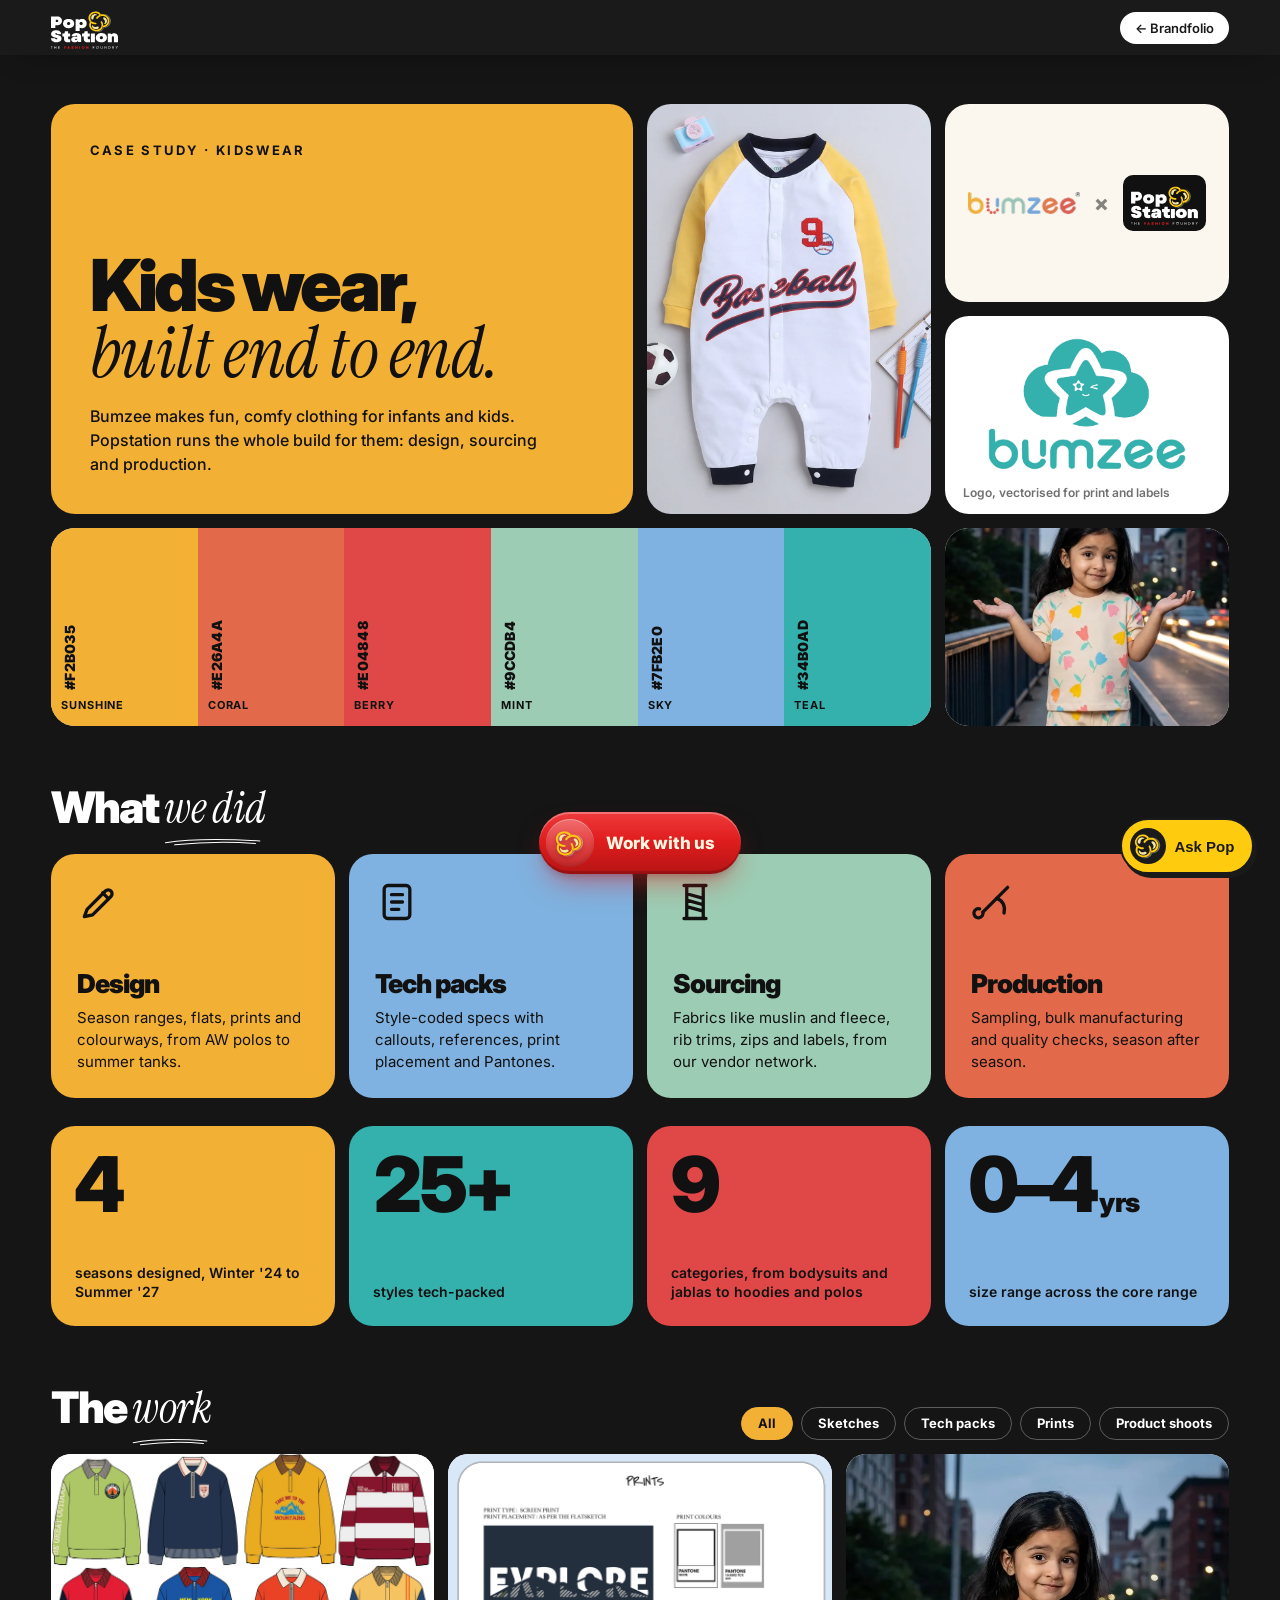
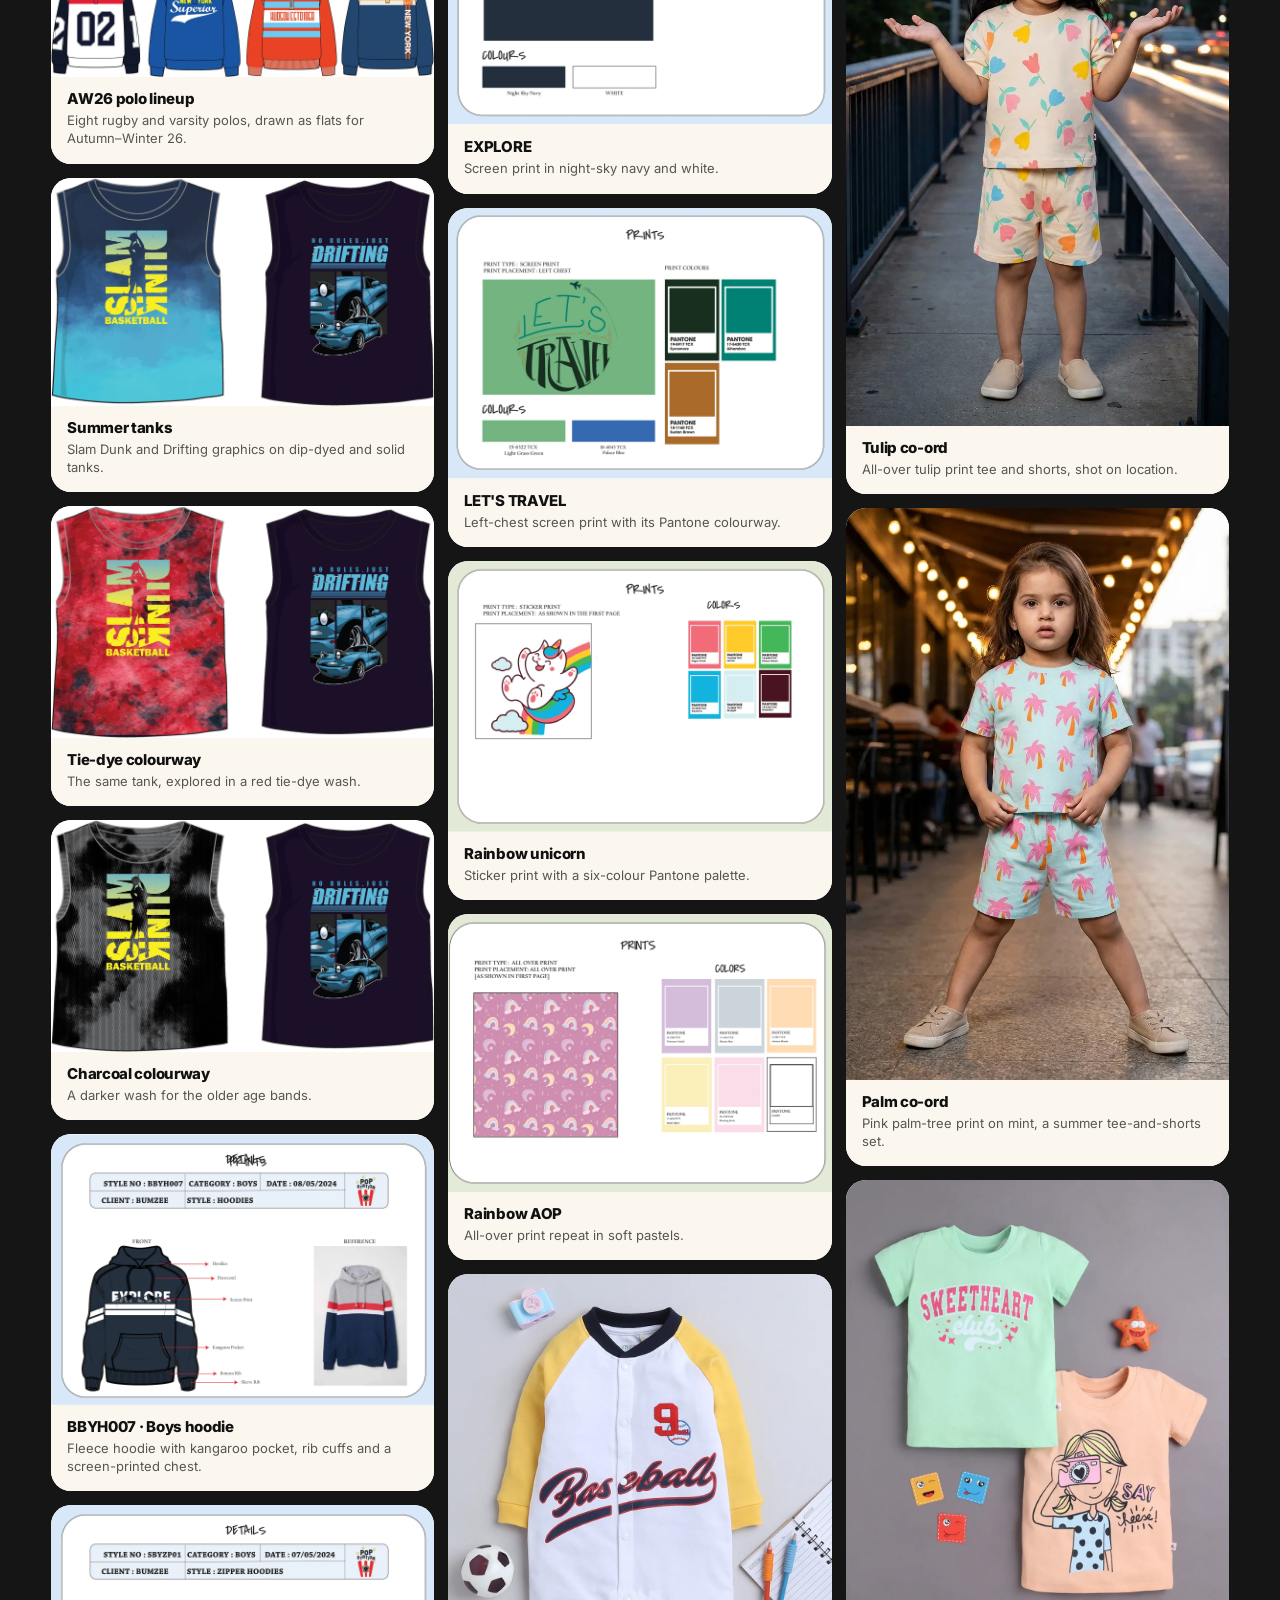
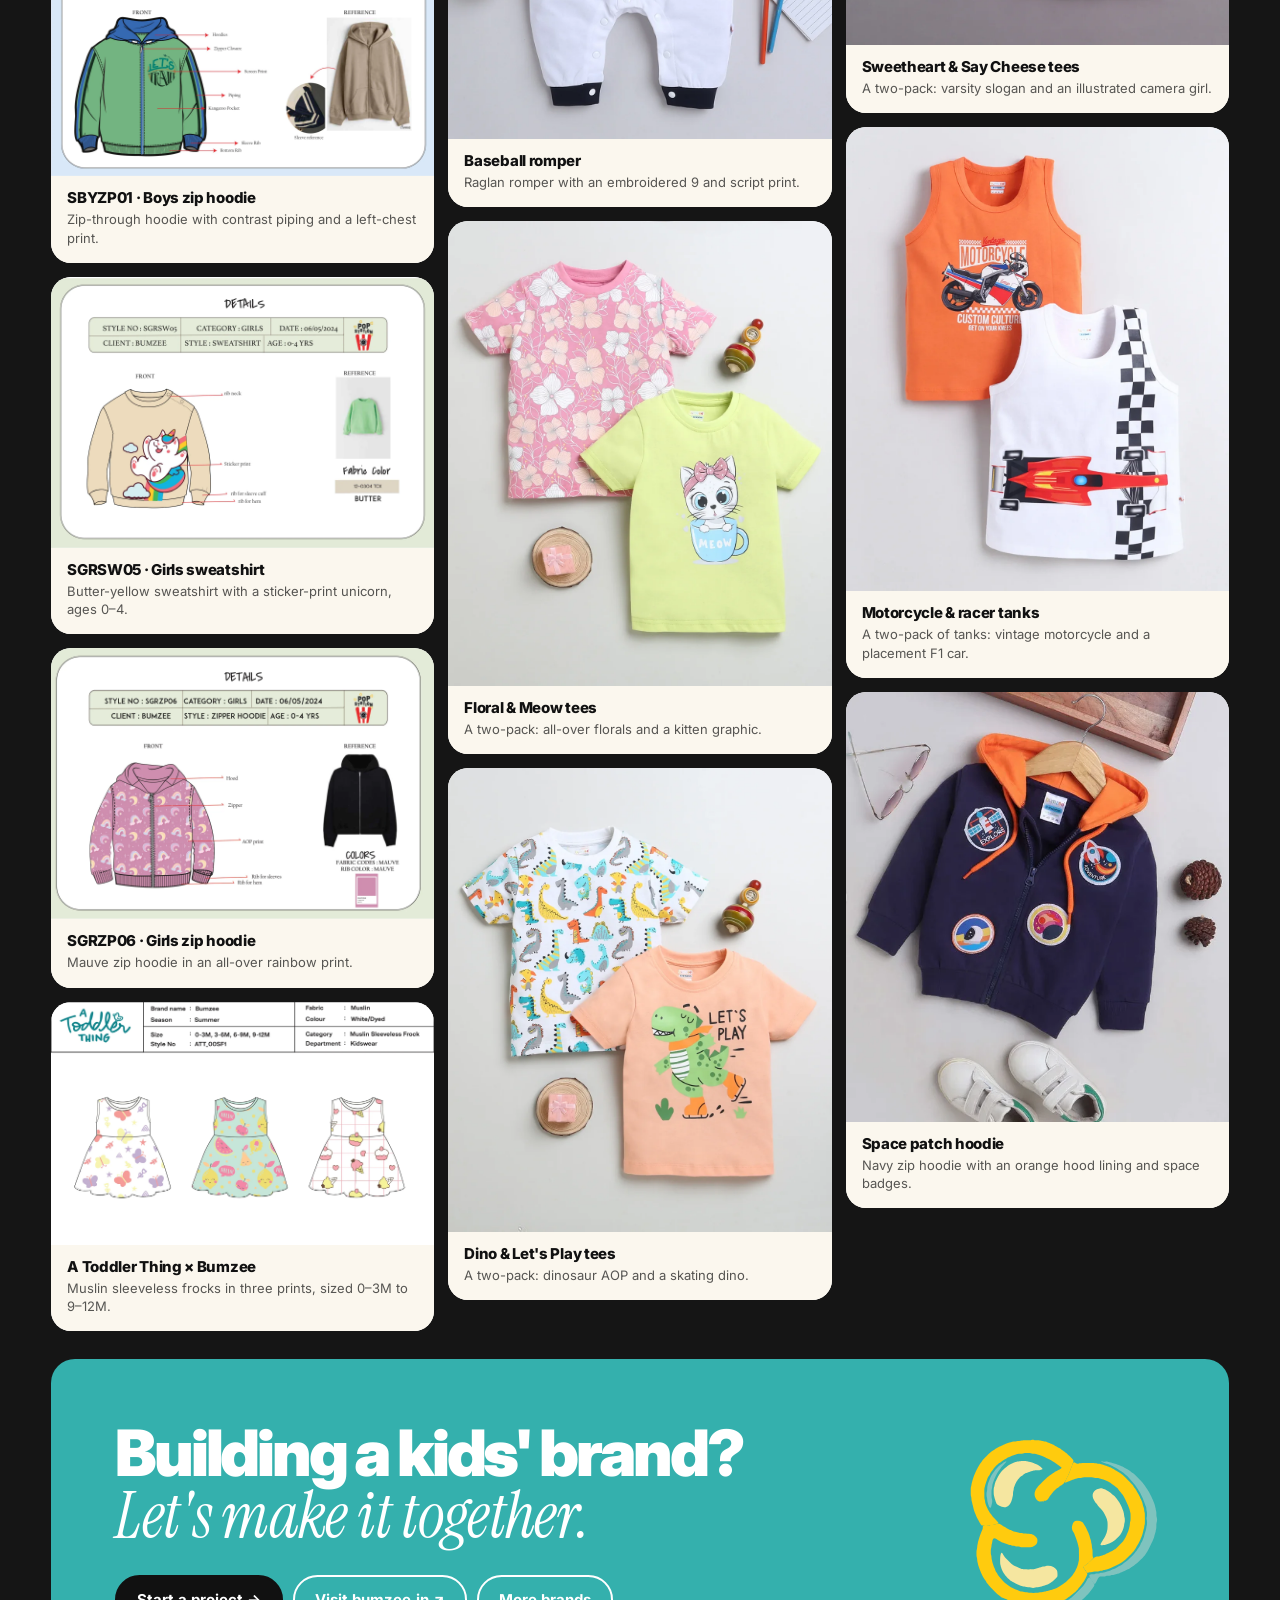
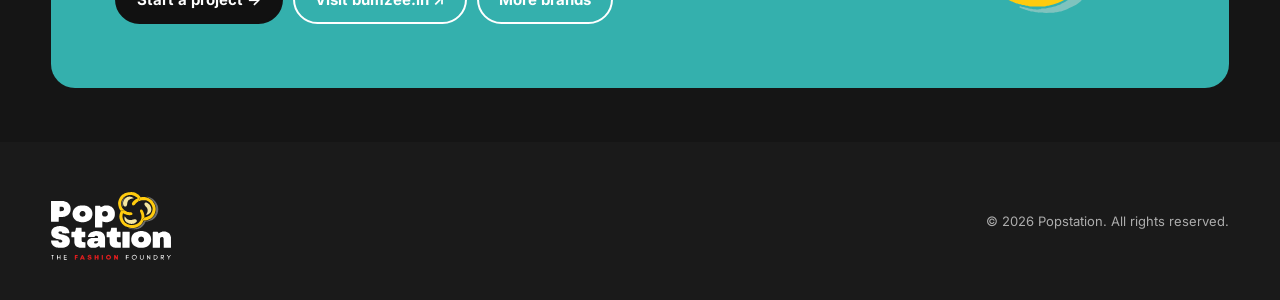
==== brands/bumzee.html @ 34032b04 "Header slides in after a quarter of the first screen Co-Authored-By: Claude Opus 5.5 <noreply@anthro" ====
<!doctype html>
<html lang="en">
<head>
  <meta charset="utf-8">
  <meta name="viewport" content="width=device-width, initial-scale=1">
  <title>Bumzee × Popstation — Kidswear, built end to end</title>
  <meta name="description" content="How Popstation designs, sources and produces Bumzee's infant and kidswear: sketches, tech packs, prints and shoots.">
  <link rel="icon" href="../assets/popstation-logo.svg" type="image/svg+xml">
  <link rel="preconnect" href="https://fonts.googleapis.com">
  <link rel="preconnect" href="https://fonts.gstatic.com" crossorigin>
  <link href="https://fonts.googleapis.com/css2?family=Instrument+Serif:ital@1&family=Inter:wght@400;500;600;700;800;900&display=swap" rel="stylesheet">
  <link rel="stylesheet" href="../css/style.css?v=202610061135">
  <link rel="stylesheet" href="../css/chat.css?v=202610061135">
  <link rel="stylesheet" href="../css/cta.css?v=202610061135">
  <link rel="stylesheet" href="../css/case.css?v=202610061135">
</head>
<body class="case">
  <header class="nav">
    <a class="nav__logo" href="../index.html" aria-label="Popstation home">
      <img src="../assets/popstation-logo.svg" alt="Popstation — The Fashion Foundry" width="776" height="507">
    </a>
    <nav class="nav__links" aria-label="Back">
      <a href="../index.html#brandfolio">← Brandfolio</a>
    </nav>
  </header>

  <main>
    <!-- ============ HERO BOARD ============ -->
    <section class="board board--hero" aria-label="Bumzee at a glance">
      <article class="ctile t-title reveal">
        <p class="t-kicker">Case study · Kidswear</p>
        <h1>Kids wear,<br><em>built end&nbsp;to&nbsp;end.</em></h1>
        <p class="t-lede">Bumzee makes fun, comfy clothing for infants and kids. Popstation runs the whole build for them: design, sourcing and production.</p>
      </article>
      <article class="ctile t-photo reveal" style="--d:1">
        <img src="../assets/img/bumzee/model-baseball-romper.webp" alt="Bumzee baseball romper" >
      </article>
      <article class="ctile t-logo reveal" style="--d:2">
        <img class="t-logo__word" src="../assets/img/brands/bumzee-logo.webp" alt="Bumzee" width="308" height="60">
        <span class="t-logo__x">×</span>
        <img class="t-logo__pop" src="../assets/popstation-logo.svg" alt="Popstation" width="776" height="507">
      </article>
      <article class="ctile t-palette reveal" style="--d:3" aria-label="Bumzee colour palette">
        <div class="swatch" style="--s:#F2B035"><b>#F2B035</b><span>Sunshine</span></div>
        <div class="swatch" style="--s:#E26A4A"><b>#E26A4A</b><span>Coral</span></div>
        <div class="swatch" style="--s:#E04848"><b>#E04848</b><span>Berry</span></div>
        <div class="swatch" style="--s:#9CCDB4"><b>#9CCDB4</b><span>Mint</span></div>
        <div class="swatch" style="--s:#7FB2E0"><b>#7FB2E0</b><span>Sky</span></div>
        <div class="swatch" style="--s:#34B0AD"><b>#34B0AD</b><span>Teal</span></div>
      </article>
      <article class="ctile t-star reveal" style="--d:4">
        <img src="../assets/img/bumzee/logo-star.webp" alt="Bumzee star logo, vectorised">
        <span class="t-cap">Logo, vectorised for print and labels</span>
      </article>
      <article class="ctile t-photo2 reveal" style="--d:5">
        <img src="../assets/img/bumzee/model-tulip-coord.webp" alt="Bumzee tulip co-ord, shot on location">
      </article>
    </section>

    <!-- ============ WHAT WE DID ============ -->
    <section class="board" aria-labelledby="did">
      <h2 class="board__title" id="did">What <em>we did<svg class="swoosh" viewBox="0 0 200 20" preserveAspectRatio="none" aria-hidden="true"><path d="M3 13 C55 4 125 4 197 9" pathLength="1"/><path d="M22 18 C82 11 142 11 188 15" pathLength="1"/></svg></em></h2>
      <article class="ctile svc reveal" style="--c:#F2B035">
        <svg viewBox="0 0 24 24" aria-hidden="true"><path d="M4 20l4.5-1 10-10a2.1 2.1 0 0 0-3-3l-10 10L4 20z"/><path d="M14 7l3 3"/></svg>
        <h3>Design</h3><p>Season ranges, flats, prints and colourways, from AW polos to summer tanks.</p>
      </article>
      <article class="ctile svc reveal" style="--c:#7FB2E0;--d:1">
        <svg viewBox="0 0 24 24" aria-hidden="true"><rect x="5" y="3" width="14" height="18" rx="2"/><path d="M9 8h6M9 12h6M9 16h4"/></svg>
        <h3>Tech packs</h3><p>Style-coded specs with callouts, references, print placement and Pantones.</p>
      </article>
      <article class="ctile svc reveal" style="--c:#9CCDB4;--d:2">
        <svg viewBox="0 0 24 24" aria-hidden="true"><path d="M6 3h12M6 21h12M7.5 3v18M16.5 3v18M7.5 7.5l9 2.5M7.5 11l9 2.5M7.5 14.5l9 2.5"/></svg>
        <h3>Sourcing</h3><p>Fabrics like muslin and fleece, rib trims, zips and labels, from our vendor network.</p>
      </article>
      <article class="ctile svc reveal" style="--c:#E26A4A;--d:3">
        <svg viewBox="0 0 24 24" aria-hidden="true"><path d="M20 4L6.5 17.5"/><path d="M6.5 17.5a2.5 2.5 0 1 1-1.8-1.8"/><path d="M14 10c3 1 5 4 4 8"/></svg>
        <h3>Production</h3><p>Sampling, bulk manufacturing and quality checks, season after season.</p>
      </article>
    </section>

    <!-- ============ NUMBERS ============
         Counted from the Bumzee project folder; edit if the figures change. -->
    <section class="board board--nums" aria-label="Bumzee in numbers">
      <article class="ctile num reveal" style="--c:#F2B035"><b><span data-count="4">0</span></b><span>seasons designed, Winter '24 to Summer '27</span></article>
      <article class="ctile num reveal" style="--c:#34B0AD;--d:1"><b><span data-count="25">0</span>+</b><span>styles tech-packed</span></article>
      <article class="ctile num reveal" style="--c:#E04848;--d:2"><b><span data-count="9">0</span></b><span>categories, from bodysuits and jablas to hoodies and polos</span></article>
      <article class="ctile num reveal" style="--c:#7FB2E0;--d:3"><b>0–4<small>yrs</small></b><span>size range across the core range</span></article>
    </section>

    <!-- ============ THE WORK ============ -->
    <section class="board board--work" aria-labelledby="work">
      <div class="work__head">
        <h2 class="board__title" id="work">The <em>work<svg class="swoosh" viewBox="0 0 200 20" preserveAspectRatio="none" aria-hidden="true"><path d="M3 13 C55 4 125 4 197 9" pathLength="1"/><path d="M22 18 C82 11 142 11 188 15" pathLength="1"/></svg></em></h2>
        <div class="filters" role="tablist" aria-label="Filter the work">
          <button role="tab" aria-selected="true" data-f="all">All</button>
          <button role="tab" aria-selected="false" data-f="sketch">Sketches</button>
          <button role="tab" aria-selected="false" data-f="techpack">Tech packs</button>
          <button role="tab" aria-selected="false" data-f="print">Prints</button>
          <button role="tab" aria-selected="false" data-f="shoot">Product shoots</button>
        </div>
      </div>
      <div class="gallery">
        <figure class="g-item" data-cat="sketch" tabindex="0" role="button" aria-label="Open AW26 polo lineup">
          <img src="../assets/img/bumzee/lineup-aw26-polos.webp" alt="AW26 polo lineup" loading="lazy">
          <figcaption><b>AW26 polo lineup</b><span>Eight rugby and varsity polos, drawn as flats for Autumn–Winter 26.</span></figcaption>
        </figure>
        <figure class="g-item" data-cat="sketch" tabindex="0" role="button" aria-label="Open Summer tanks">
          <img src="../assets/img/bumzee/flats-tanks-1.webp" alt="Summer tanks" loading="lazy">
          <figcaption><b>Summer tanks</b><span>Slam Dunk and Drifting graphics on dip-dyed and solid tanks.</span></figcaption>
        </figure>
        <figure class="g-item" data-cat="sketch" tabindex="0" role="button" aria-label="Open Tie-dye colourway">
          <img src="../assets/img/bumzee/flats-tanks-2.webp" alt="Tie-dye colourway" loading="lazy">
          <figcaption><b>Tie-dye colourway</b><span>The same tank, explored in a red tie-dye wash.</span></figcaption>
        </figure>
        <figure class="g-item" data-cat="sketch" tabindex="0" role="button" aria-label="Open Charcoal colourway">
          <img src="../assets/img/bumzee/flats-tanks-3.webp" alt="Charcoal colourway" loading="lazy">
          <figcaption><b>Charcoal colourway</b><span>A darker wash for the older age bands.</span></figcaption>
        </figure>
        <figure class="g-item" data-cat="techpack" tabindex="0" role="button" aria-label="Open BBYH007 · Boys hoodie">
          <img src="../assets/img/bumzee/techpack-hoodie.webp" alt="BBYH007 · Boys hoodie" loading="lazy">
          <figcaption><b>BBYH007 · Boys hoodie</b><span>Fleece hoodie with kangaroo pocket, rib cuffs and a screen-printed chest.</span></figcaption>
        </figure>
        <figure class="g-item" data-cat="techpack" tabindex="0" role="button" aria-label="Open SBYZP01 · Boys zip hoodie">
          <img src="../assets/img/bumzee/techpack-zip-hoodie.webp" alt="SBYZP01 · Boys zip hoodie" loading="lazy">
          <figcaption><b>SBYZP01 · Boys zip hoodie</b><span>Zip-through hoodie with contrast piping and a left-chest print.</span></figcaption>
        </figure>
        <figure class="g-item" data-cat="techpack" tabindex="0" role="button" aria-label="Open SGRSW05 · Girls sweatshirt">
          <img src="../assets/img/bumzee/techpack-sweatshirt.webp" alt="SGRSW05 · Girls sweatshirt" loading="lazy">
          <figcaption><b>SGRSW05 · Girls sweatshirt</b><span>Butter-yellow sweatshirt with a sticker-print unicorn, ages 0–4.</span></figcaption>
        </figure>
        <figure class="g-item" data-cat="techpack" tabindex="0" role="button" aria-label="Open SGRZP06 · Girls zip hoodie">
          <img src="../assets/img/bumzee/techpack-girls-zip.webp" alt="SGRZP06 · Girls zip hoodie" loading="lazy">
          <figcaption><b>SGRZP06 · Girls zip hoodie</b><span>Mauve zip hoodie in an all-over rainbow print.</span></figcaption>
        </figure>
        <figure class="g-item" data-cat="techpack" tabindex="0" role="button" aria-label="Open A Toddler Thing × Bumzee">
          <img src="../assets/img/bumzee/techpack-frock.webp" alt="A Toddler Thing × Bumzee" loading="lazy">
          <figcaption><b>A Toddler Thing × Bumzee</b><span>Muslin sleeveless frocks in three prints, sized 0–3M to 9–12M.</span></figcaption>
        </figure>
        <figure class="g-item" data-cat="print" tabindex="0" role="button" aria-label="Open EXPLORE">
          <img src="../assets/img/bumzee/print-explore.webp" alt="EXPLORE" loading="lazy">
          <figcaption><b>EXPLORE</b><span>Screen print in night-sky navy and white.</span></figcaption>
        </figure>
        <figure class="g-item" data-cat="print" tabindex="0" role="button" aria-label="Open LET'S TRAVEL">
          <img src="../assets/img/bumzee/print-lets-travel.webp" alt="LET'S TRAVEL" loading="lazy">
          <figcaption><b>LET'S TRAVEL</b><span>Left-chest screen print with its Pantone colourway.</span></figcaption>
        </figure>
        <figure class="g-item" data-cat="print" tabindex="0" role="button" aria-label="Open Rainbow unicorn">
          <img src="../assets/img/bumzee/print-unicorn.webp" alt="Rainbow unicorn" loading="lazy">
          <figcaption><b>Rainbow unicorn</b><span>Sticker print with a six-colour Pantone palette.</span></figcaption>
        </figure>
        <figure class="g-item" data-cat="print" tabindex="0" role="button" aria-label="Open Rainbow AOP">
          <img src="../assets/img/bumzee/print-aop.webp" alt="Rainbow AOP" loading="lazy">
          <figcaption><b>Rainbow AOP</b><span>All-over print repeat in soft pastels.</span></figcaption>
        </figure>
        <figure class="g-item" data-cat="shoot" tabindex="0" role="button" aria-label="Open Baseball romper">
          <img src="../assets/img/bumzee/model-baseball-romper.webp" alt="Baseball romper" loading="lazy">
          <figcaption><b>Baseball romper</b><span>Raglan romper with an embroidered 9 and script print.</span></figcaption>
        </figure>
        <figure class="g-item" data-cat="shoot" tabindex="0" role="button" aria-label="Open Floral & Meow tees">
          <img src="../assets/img/bumzee/model-floral-meow-tees.webp" alt="Floral & Meow tees" loading="lazy">
          <figcaption><b>Floral & Meow tees</b><span>A two-pack: all-over florals and a kitten graphic.</span></figcaption>
        </figure>
        <figure class="g-item" data-cat="shoot" tabindex="0" role="button" aria-label="Open Dino & Let's Play tees">
          <img src="../assets/img/bumzee/model-dino-tees.webp" alt="Dino & Let's Play tees" loading="lazy">
          <figcaption><b>Dino & Let's Play tees</b><span>A two-pack: dinosaur AOP and a skating dino.</span></figcaption>
        </figure>
        <figure class="g-item" data-cat="shoot" tabindex="0" role="button" aria-label="Open Tulip co-ord">
          <img src="../assets/img/bumzee/model-tulip-coord.webp" alt="Tulip co-ord" loading="lazy">
          <figcaption><b>Tulip co-ord</b><span>All-over tulip print tee and shorts, shot on location.</span></figcaption>
        </figure>
        <figure class="g-item" data-cat="shoot" tabindex="0" role="button" aria-label="Open Palm co-ord">
          <img src="../assets/img/bumzee/model-palm-coord.webp" alt="Palm co-ord" loading="lazy">
          <figcaption><b>Palm co-ord</b><span>Pink palm-tree print on mint, a summer tee-and-shorts set.</span></figcaption>
        </figure>
        <figure class="g-item" data-cat="shoot" tabindex="0" role="button" aria-label="Open Sweetheart & Say Cheese tees">
          <img src="../assets/img/bumzee/model-sweetheart-say-cheese-tees.webp" alt="Sweetheart & Say Cheese tees" loading="lazy">
          <figcaption><b>Sweetheart & Say Cheese tees</b><span>A two-pack: varsity slogan and an illustrated camera girl.</span></figcaption>
        </figure>
        <figure class="g-item" data-cat="shoot" tabindex="0" role="button" aria-label="Open Motorcycle & racer tanks">
          <img src="../assets/img/bumzee/model-motorcycle-racer-tanks.webp" alt="Motorcycle & racer tanks" loading="lazy">
          <figcaption><b>Motorcycle & racer tanks</b><span>A two-pack of tanks: vintage motorcycle and a placement F1 car.</span></figcaption>
        </figure>
        <figure class="g-item" data-cat="shoot" tabindex="0" role="button" aria-label="Open Space patch hoodie">
          <img src="../assets/img/bumzee/model-space-patch-hoodie.webp" alt="Space patch hoodie" loading="lazy">
          <figcaption><b>Space patch hoodie</b><span>Navy zip hoodie with an orange hood lining and space badges.</span></figcaption>
        </figure>
      </div>
    </section>

    <!-- ============ CTA ============ -->
    <section class="board board--cta">
      <article class="ctile cta reveal">
        <img class="cta__pop" src="../assets/popcorn.svg" alt="">
        <h2>Building a kids' brand?<br><em>Let's make it together.</em></h2>
        <div class="cta__row">
          <!-- TODO: point this at Popstation's contact email or form -->
          <a class="btn btn--dark" href="../index.html#contact" data-wwu>Start a project →</a>
          <a class="btn" href="https://www.bumzee.in" target="_blank" rel="noopener">Visit bumzee.in ↗</a>
          <a class="btn" href="../index.html#brandfolio">More brands</a>
        </div>
      </article>
    </section>
  </main>

  <dialog class="lightbox" id="lightbox" aria-label="Enlarged image">
    <button class="lightbox__close" type="button" aria-label="Close">×</button>
    <button class="lightbox__nav lightbox__prev" type="button" aria-label="Previous">←</button>
    <figure><img alt=""><figcaption></figcaption></figure>
    <button class="lightbox__nav lightbox__next" type="button" aria-label="Next">→</button>
  </dialog>

  <footer class="footer">
    <img src="../assets/popstation-logo.svg" alt="Popstation — The Fashion Foundry" width="776" height="507" loading="lazy">
    <p>© <span id="year"></span> Popstation. All rights reserved.</p>
  </footer>

  <script src="../js/case.js?v=202610061135"></script>
  <script src="../js/return.js?v=202610061135"></script>
  <script src="../js/chat.js?v=202610061135"></script>
  <script src="../js/cta.js?v=202610061135"></script>
  <script src="../js/swoosh.js?v=202610061135"></script>
</body>
</html>
---- css/style.css ----
/* ==========================================================================
   Popstation — The Fashion Foundry
   Brand palette: Rojo E01D1E and black lead, Jonquil FFCB0E as a small accent,
   on warm paper. (Steel blue is no longer used.)
   ========================================================================== */

:root {
  --black: #1a1a1a;
  --white: #ffffff;
  /* Popstation's original logo colours: red and black lead, yellow is a
     small accent. --steel now points at black so older rules stay on-brand. */
  --jonquil: #ffcb0e;  /* brand yellow, used sparingly */
  --rojo: #e01d1e;     /* brand red, the highlight colour */
  --steel: #1a1a1a;    /* black (replaces the old steel blue) */
  --olive: #efe6d0;    /* warm beige */
  --text: #1a1a1a;     /* type and dark panels */
  --paper: #faf5e6;    /* page background */
  --cream: #f2eadc;            /* wordmark colour from the logo */
  --ink-soft: rgba(255, 255, 255, 0.64);

  --gutter: clamp(16px, 4vw, 56px);
  --ease-out: cubic-bezier(0.16, 1, 0.3, 1);
  --ease-spring: cubic-bezier(0.34, 1.56, 0.64, 1);

  /* logo image is 776 x 507 */
  --logo-ratio: 776 / 507;
}

*, *::before, *::after { box-sizing: border-box; }

html { scroll-behavior: smooth; }

body {
  margin: 0;
  background: var(--black);
  color: var(--white);
  font-family: "Inter", system-ui, -apple-system, "Segoe UI", sans-serif;
  -webkit-font-smoothing: antialiased;
  overflow-x: hidden;
}

body.is-loading { overflow: hidden; }
.intro-seen body.is-loading { overflow: visible; }

/* popcorn cursor; it tilts over anything clickable */
html,
body { cursor: url("../assets/cursor.png") 16 16, auto; }
a,
button,
[role="tab"],
.fp-photo { cursor: url("../assets/cursor-hover.png") 16 16, pointer !important; }
input,
textarea { cursor: text; }

img { display: block; max-width: 100%; height: auto; }

a { color: inherit; }

.eyebrow {
  margin: 0;
  font-size: 13px;
  font-weight: 600;
  letter-spacing: 0.24em;
  text-transform: uppercase;
}

/* ==========================================================================
   INTRO — the popcorn pops, then Pop Station comes up
   Blush screen with black type and red/yellow accents.
   main.js runs the timeline.
   ========================================================================== */

.intro {
  position: fixed;
  inset: 0;
  z-index: 100;
  overflow: hidden;
  background: #f8f1de; /* blush */
}

.intro.is-done { display: none; }
.intro-seen .intro { display: none; }

.intro__stage {
  position: absolute;
  inset: 0;
  display: grid;
  place-items: center;
  padding: var(--gutter);
}

.intro-logo {
  width: min(78vw, 64vh, 560px);
  height: auto;
  overflow: visible;
  color: #1a1a1a; /* stroke colour while letters scribble in */
}
.intro-logo path,
.intro-logo g,
.intro-logo circle { transform-box: fill-box; transform-origin: center; }

/* on blush: black wordmark and tagline, "Fashion" stays rojo */
.intro-logo .logo-word { fill: #1a1a1a; }
.intro-logo .logo-tag path:first-child { fill: #1a1a1a; }

.intro__skip {
  position: absolute;
  z-index: 5;
  right: var(--gutter);
  bottom: var(--gutter);
  padding: 8px 14px;
  border: 2px solid #1a1a1a;
  border-radius: 999px;
  background: var(--white);
  color: #1a1a1a;
  box-shadow: 2px 3px 0 #1a1a1a;
  font: 700 12px/1 "Inter", sans-serif;
  letter-spacing: 0.12em;
  text-transform: uppercase;
  cursor: pointer;
}

/* ==========================================================================
   NAV
   ========================================================================== */

.nav {
  position: fixed;
  z-index: 50;
  inset: 0 0 auto 0;
  display: flex;
  align-items: center;
  justify-content: space-between;
  gap: 16px;
  padding: 6px var(--gutter);
  background: #1a1a1a;
  box-shadow: 0 10px 30px -18px rgba(0, 0, 0, 0.6);
}

/* home page: hidden on the first screen, slides down from the second */
.nav--home {
  transform: translateY(-110%);
  visibility: hidden;
  transition: transform 450ms cubic-bezier(0.16, 1, 0.3, 1), visibility 0s 450ms;
}
.nav--home.is-shown { transform: none; visibility: visible; transition: transform 450ms cubic-bezier(0.16, 1, 0.3, 1), visibility 0s; }

/* the white logo straight on the black strip */
.nav__logo { display: block; width: clamp(62px, 5.2vw, 76px); }
.nav__logo img { display: block; width: 100%; height: auto; }

.nav__links { display: flex; align-items: center; gap: 4px; }
.nav__links a {
  padding: 8px 15px;
  border-radius: 999px;
  color: #ffffff;
  font-size: 13px;
  font-weight: 600;
  text-decoration: none;
  transition: background 200ms, color 200ms;
}
.nav__links a:hover { background: rgba(255, 255, 255, 0.14); }
/* the last link is the strip's white pill */
.nav__links a:last-child { margin-left: 6px; background: #ffffff; color: #1a1a1a; }
.nav__links a:last-child:hover { background: var(--jonquil); }

/* ==========================================================================
   WHO WE ARE — a fanned hand of team cards
   A row of overlapping, tilted cards, each with a sticker icon, a bold
   lowercase title, a rule and a list of what the team does. The hand fans
   out when the screen comes into view; hover lifts a card to the front.
   Per card: --c (colour), --ink (text), --rot (tilt), --y (offset).
   ========================================================================== */

.hero {
  position: relative;
  /* a full screen, so the red strip only arrives after it; content sits
     near the top so it doesn't leave a gap after the first screen */
  min-height: 100vh;
  min-height: 100svh;
  display: flex;
  flex-direction: column;
  align-items: center;
  justify-content: flex-start;
  padding: clamp(56px, 6vw, 80px) var(--gutter) clamp(48px, 5vw, 72px);
  overflow: hidden;
  background: #faf5e6;
  color: #1a1a1a;
}
.hero__title,
.hero__lede,
.hand { position: relative; z-index: 1; }

.hero__title {
  margin: 0;
  font-size: clamp(40px, 5.6vw, 88px);
  font-weight: 900;
  line-height: 1;
  letter-spacing: -0.045em;
  text-align: center;
}
/* the last words in a handwritten-style italic, underlined with a swoosh.
   Shared by every heading on the site except the first (hero) screen. */
:where(h1, h2, h3) em {
  position: relative;
  font-family: "Instrument Serif", Georgia, serif;
  font-style: italic;
  font-weight: 400;
  letter-spacing: -0.01em;
}
:where(h1, h2, h3) em:has(.swoosh) { white-space: nowrap; }
/* the underline draws itself in, below the words, once the screen shows */
.swoosh {
  position: absolute;
  left: 0;
  right: 4%;
  top: 100%;
  width: 96%;
  height: 0.2em;
  margin-top: 0.02em;
  overflow: visible;
  fill: none;
  stroke: currentColor;
  stroke-width: 2.4;
  stroke-linecap: round;
  vector-effect: non-scaling-stroke;
}
/* red underline on the paper screens */
.hero .swoosh,
.brandfolio .swoosh { stroke: var(--rojo); }
.swoosh path {
  stroke-dasharray: 1;
  stroke-dashoffset: 1;
  transition: stroke-dashoffset 800ms cubic-bezier(0.65, 0, 0.35, 1) 500ms;
}
.swoosh path + path { transition-delay: 1000ms; }
.hero.is-in .swoosh path,
.is-drawn .swoosh path { stroke-dashoffset: 0; }
.hero__lede { margin: 0.9em 0 0; padding-top: clamp(14px, 1.6vw, 26px); font-size: clamp(15px, 1.3vw, 18px); font-weight: 500; opacity: 0.75; text-align: center; }

.hand {
  display: flex;
  justify-content: center;
  align-items: flex-start;
  width: 100%;
  max-width: 1320px;
  margin-top: clamp(56px, 9vh, 104px);
  padding: 30px 0 20px;
}

.tcard {
  --rot: 0deg;
  --y: 0px;
  position: relative;
  flex: 0 0 clamp(170px, 17vw, 250px);
  min-height: clamp(260px, 36vh, 340px);
  /* a little overlap between neighbouring cards */
  margin-left: clamp(-40px, -2vw, -16px);
  padding: 46px 20px 22px;
  border-radius: 18px;
  background: var(--c);
  color: var(--ink);
  text-decoration: none;
  box-shadow: 0 18px 36px -20px rgba(26, 26, 26, 0.55);
  outline: none;
  /* stacked in the middle until the hand fans out */
  transform: translateX(calc((2.5 - var(--i)) * 70%)) rotate(0deg);
  opacity: 0;
  transition:
    transform 900ms var(--ease-spring) calc(var(--i) * 70ms),
    opacity 400ms calc(var(--i) * 70ms),
    box-shadow 300ms;
}
.tcard:first-child { margin-left: 0; }
.hero.is-in .tcard { transform: translateY(var(--y)) rotate(var(--rot)); opacity: 1; }
.hero.is-in .tcard:hover,
.hero.is-in .tcard:focus-visible {
  z-index: 5;
  transform: translateY(calc(var(--y) - 26px)) rotate(0deg) scale(1.05);
  box-shadow: 0 30px 50px -22px rgba(26, 26, 26, 0.6);
  transition-delay: 0ms;
  transition-duration: 350ms;
}
.tcard:focus-visible { box-shadow: 0 0 0 4px var(--rojo); }

/* the sticker: icon on a white die-cut badge */
.tcard__sticker {
  position: absolute;
  top: -34px;
  left: 16px; /* the next card overlaps this one's right edge */
  display: grid;
  place-items: center;
  width: 70px;
  height: 70px;
  border-radius: 22px;
  background: var(--s, #ffffff);
  box-shadow: 0 0 0 4px #ffffff, 0 8px 16px -8px rgba(26, 26, 26, 0.5);
  transform: rotate(calc(var(--rot) * -2 + 8deg));
  transition: transform 500ms var(--ease-spring);
}
.tcard__sticker svg { width: 52px; height: 52px; overflow: visible; fill: var(--c1); }
.tcard:hover .tcard__sticker { transform: rotate(-6deg) scale(1.1); }

.tcard__title {
  margin: 0;
  padding-bottom: 10px;
  border-bottom: 2px solid currentColor;
  font-size: clamp(20px, 1.8vw, 28px);
  font-weight: 900;
  line-height: 1;
  letter-spacing: -0.04em;
}
.tcard__list { margin: 12px 0 0; padding: 0; list-style: none; }
.tcard__list li {
  position: relative;
  padding: 3px 0 3px 18px;
  font-size: clamp(12px, 0.95vw, 14px);
  font-weight: 500;
  line-height: 1.3;
}
.tcard__list li::before { content: "✦"; position: absolute; left: 0; font-size: 0.8em; top: 0.35em; }
.tcard__more {
  display: inline-block;
  margin-top: 14px;
  font-size: 13px;
  font-weight: 800;
  opacity: 0;
  transform: translateY(6px);
  transition: opacity 250ms, transform 250ms;
}
.tcard:hover .tcard__more,
.tcard:focus-visible .tcard__more { opacity: 1; transform: none; }

/* cards: colour, sticker colours, tilt and offset */
.tcard[data-role="designers"]             { --c: #e01d1e; --ink: #ffffff; --c1: #1a1a1a; --c2: #e01d1e; --c3: #ffcb0e; --rot: -7deg; --y: 30px; }
.tcard[data-role="category-builders"]     { --c: #ffcb0e; --ink: #1a1a1a; --c1: #1a1a1a; --c2: #e01d1e; --c3: #ffcb0e; --rot: 4deg; --y: 64px; }
.tcard[data-role="sourcing-specialists"]  { --c: #ffffff; --ink: #1a1a1a; --c1: #1a1a1a; --c2: #e01d1e; --c3: #ffcb0e; --rot: -2deg; --y: 6px; }
.tcard[data-role="production-experts"]    { --c: #1a1a1a; --ink: #ffffff; --c1: #1a1a1a; --c2: #e01d1e; --c3: #ffcb0e; --rot: 3deg; --y: 26px; }
.tcard[data-role="technology-builders"]   { --c: #e01d1e; --ink: #ffffff; --c1: #1a1a1a; --c2: #e01d1e; --c3: #ffcb0e; --rot: -4deg; --y: 50px; }
.tcard[data-role="brand-partners"]        { --c: #2d7dd2; --ink: #ffffff; --c1: #1a1a1a; --c2: #e01d1e; --c3: #ffcb0e; --rot: 6deg; --y: 18px; }

/* ==========================================================================
   HERO — "Built with your brand. From first sketch to shelf."
   The first screen after the intro: the headline (key words sit in soft
   colour boxes), a line of copy, and the numbers as small pills.
   ========================================================================== */

.home {
  position: relative;
  /* exactly one screen: logo, headline, stats and the Work with us button;
     Who we are only appears once you scroll */
  min-height: 100vh;
  min-height: 100svh;
  display: grid;
  place-items: center;
  padding: 96px var(--gutter) 112px;
  overflow: hidden;
  background: var(--paper);
  color: var(--text);
  text-align: center;
}
.home__inner { position: relative; z-index: 1; max-width: 1320px; }
.home__logo {
  position: absolute;
  z-index: 2;
  top: clamp(18px, 2.4vw, 32px);
  left: var(--gutter);
  width: clamp(78px, 6.6vw, 100px);
}
.home__logo img { display: block; width: 100%; height: auto; }
.home__links {
  position: absolute;
  z-index: 2;
  top: clamp(26px, 3vw, 44px);
  right: var(--gutter);
  display: flex;
  gap: 10px;
}
.home__links a {
  padding: 11px 20px;
  border-radius: 999px;
  background: #1a1a1a;
  color: #ffffff;
  font-size: 15px;
  font-weight: 600;
  text-decoration: none;
  transition: background 200ms, transform 200ms;
}
.home__links a:hover { background: var(--rojo); transform: translateY(-2px); }

/* soft brand tints shared by the word boxes and the pills */
/* brand tones shared by the word boxes and the thank-you stickers;
   "sky" is black now (the name is kept so the markup still works) */
[data-tone="butter"] { --tone: var(--jonquil); --tone-ink: var(--text); }
[data-tone="sky"]    { --tone: var(--text);    --tone-ink: #ffffff; }
[data-tone="poppy"]  { --tone: var(--rojo);    --tone-ink: #ffffff; }
/* words switch to the box ink only as their box drops in */
.build__title .boxed {
  color: var(--text);
  transition: opacity 700ms var(--ease-out), transform 700ms var(--ease-out), color 300ms calc(var(--d) * 120ms + 750ms);
}
.build__title.is-in .boxed { color: var(--tone-ink); }

.build__title {
  margin: 0;
  font-size: clamp(40px, 6vw, 96px);
  font-weight: 900;
  line-height: 1.06;
  letter-spacing: -0.05em;
}
.build__title .line {
  display: flex;
  flex-wrap: wrap;
  justify-content: center;
  align-items: center;
  gap: 0.08em 0.22em;
}

.word {
  display: inline-block;
  opacity: 0;
  transform: translateY(0.35em);
  transition: opacity 700ms var(--ease-out), transform 700ms var(--ease-out);
}
/* key words: a soft colour box drops in behind them */
.boxed {
  position: relative;
  z-index: 0;
  padding: 0 0.16em 0.02em;
}
.boxed::before {
  content: "";
  position: absolute;
  inset: 0.04em 0;
  z-index: -1;
  border-radius: 0.2em;
  background: var(--tone);
  opacity: 0;
  transform: scale(0.85) rotate(-3deg);
  transition:
    opacity 500ms var(--ease-out) calc(var(--d) * 120ms + 700ms),
    transform 700ms var(--ease-spring) calc(var(--d) * 120ms + 700ms);
}
.build__title.is-in .word { opacity: 1; transform: none; }

/* a small wave runs through the boxed words, Built → shelf., every few
   seconds once the headline has landed */
.build__title.is-in .boxed {
  animation: word-wave 5.5s ease-in-out calc(var(--d) * 140ms + 2.4s) infinite;
}
@keyframes word-wave {
  0%, 14%, 100% { transform: none; }
  5%  { transform: translateY(-0.12em) rotate(-2deg); }
  9%  { transform: translateY(0.02em) rotate(1deg); }
}
.build__title.is-in .boxed:hover,
.build__title.is-in .boxed:focus-visible { animation-play-state: paused; }

/* the boxed words and the pills are links */
a.boxed { text-decoration: none; }
a.boxed::before { transition-property: opacity, transform, box-shadow; }
.build__title.is-in a.boxed:hover::before,
.build__title.is-in a.boxed:focus-visible::before {
  transform: rotate(0deg) scale(1.06);
  box-shadow: 3px 4px 0 var(--rojo);
  transition-delay: 0ms;
  transition-duration: 250ms;
}
a.boxed:focus-visible { outline: none; }
.build__title.is-in .boxed::before { opacity: 1; transform: rotate(calc((var(--d) - 2) * 0.8deg)); }

.build__lede {
  max-width: 640px;
  margin: clamp(24px, 4.5vh, 48px) auto 0;
  font-size: clamp(16px, 1.4vw, 19px);
  font-weight: 500;
  line-height: 1.55;
  opacity: 0;
  transition: opacity 800ms 900ms;
}
.home.is-playing .build__lede { opacity: 0.8; }

/* by the numbers: small oval pills */
.stats {
  display: flex;
  flex-wrap: wrap;
  justify-content: center;
  gap: 10px;
  margin: clamp(32px, 6.5vh, 68px) 0 0;
  padding: 0;
  list-style: none;
  scroll-margin-top: 120px;
}
.stat {
  display: inline-flex;
  align-items: baseline;
  gap: 8px;
  padding: 10px 18px;
  border-radius: 999px;
  background: var(--pill);
  color: var(--pill-ink);
  box-shadow: inset 0 1px 0 rgba(255, 255, 255, 0.35), 0 10px 22px -14px rgba(26, 26, 26, 0.55);
  font-size: 14px;
  font-weight: 600;
  white-space: nowrap;
  opacity: 0;
  transform: translateY(14px) scale(0.96);
  transition:
    opacity 500ms var(--ease-out) calc(var(--i) * 90ms + 1300ms),
    transform 600ms var(--ease-spring) calc(var(--i) * 90ms + 1300ms);
}
.stat { padding: 0; }
.stat a {
  display: inline-flex;
  align-items: baseline;
  gap: 8px;
  padding: 10px 18px;
  border-radius: inherit;
  color: inherit;
  text-decoration: none;
}
.stat__go { font-weight: 800; opacity: 0; transform: translateX(-4px); transition: opacity 200ms, transform 200ms; }
.home.is-playing .stat:hover,
.home.is-playing .stat:focus-within { transform: translateY(-3px); box-shadow: inset 0 1px 0 rgba(255, 255, 255, 0.35), 3px 4px 0 var(--text); transition-delay: 0ms; transition-duration: 200ms; }
.stat:hover .stat__go,
.stat:focus-within .stat__go { opacity: 1; transform: none; }
/* glossy gradient pills in the brand colours */
.stat[data-pill="yellow"] { --pill: linear-gradient(135deg, #ffd23a, #e9a800); --pill-ink: #1a1a1a; }
.stat[data-pill="cream"]  { --pill: linear-gradient(135deg, #ffffff, #e4ddd0); --pill-ink: #1a1a1a; }
.stat[data-pill="red"]    { --pill: linear-gradient(135deg, #e8292a, #8e1010); --pill-ink: #ffffff; }
.stat[data-pill="blue"]   { --pill: linear-gradient(135deg, #3a8ae0, #173f73); --pill-ink: #ffffff; }
.stat[data-pill="sunset"] { --pill: linear-gradient(135deg, #e01d1e 30%, #f08a10); --pill-ink: #ffffff; }
.stat a { font-weight: 700; }
.stat a:focus-visible { outline: 2px solid var(--text); outline-offset: 2px; }
.stat b { font-size: 18px; font-weight: 900; letter-spacing: -0.03em; font-variant-numeric: tabular-nums; }
.home.is-playing .stat { opacity: 1; transform: none; }

/* ==========================================================================
   BRANDFOLIO — one brand per slide: the brand's own picture on the left
   (with its key facts pinned on as cards), its details on the right in the
   brand's colours, and "More about the brand" into the case study.
   ========================================================================== */

.brandfolio {
  position: relative;
  overflow-x: clip;
  padding: 112px var(--gutter) clamp(56px, 6vw, 88px);
  background: var(--paper);
  color: var(--text);
}
.brandfolio__head {
  display: flex;
  flex-wrap: wrap;
  align-items: flex-end;
  justify-content: space-between;
  gap: 18px 28px;
  max-width: 1240px;
  margin: 0 auto clamp(32px, 4.5vh, 56px);
}
.brandfolio .eyebrow { opacity: 0.6; }
.brandfolio__title {
  margin: 12px 0 0;
  font-size: clamp(40px, 5.4vw, 84px);
  font-weight: 900;
  line-height: 0.95;
  letter-spacing: -0.045em;
}

/* the details panel takes a Popstation colour per brand: red, black, blue */
.bslide[data-brand="bumzee"]   { --b: var(--rojo); --b-ink: #ffffff; }
.bslide[data-brand="majestey"] { --b: var(--text); --b-ink: #ffffff; }
.bslide[data-brand="momstore"] { --b: #2d7dd2;     --b-ink: #ffffff; }

.bslides { display: grid; max-width: 1240px; margin: 0 auto; }
.bslide {
  grid-area: 1 / 1;
  display: grid;
  grid-template-columns: minmax(0, 1.15fr) minmax(0, 1fr);
  gap: clamp(32px, 5vw, 80px);
  /* at least this tall, but grows so long names and buttons always fit */
  min-height: clamp(420px, calc(100vh - 370px), 580px);
  min-height: clamp(420px, calc(100svh - 370px), 580px);
  visibility: hidden;
  opacity: 0;
  transition: opacity 450ms ease, visibility 0s 450ms;
}
.bslide.is-active { visibility: visible; opacity: 1; transition: opacity 450ms ease, visibility 0s; }

/* left: the brand's interactive card, straight on the page. The
   card leans toward the pointer, its photo panel swaps into the disc, and
   a click opens the case study. */
.bslide__stage {
  position: relative;
  display: grid;
  place-items: center;
  min-height: 0;
  perspective: 1600px;
  transform: translateX(-28px);
  transition: transform 700ms var(--ease-out);
}

.bcard[data-brand="bumzee"]   { --card: #fffdf6; --card-ink: #e8a33a; --disc: #ffe9a8; --card-accent: #f2b035; }
.bcard[data-brand="majestey"] { --card: #fbf6ea; --card-ink: #262d20; --disc: #efe4c8; --card-accent: #c9a85c; }
.bcard[data-brand="majestey"] .bcard__disc { width: 64%; }
.bcard[data-brand="majestey"] .fp-info { top: 40%; }
.bcard[data-brand="momstore"] { --card: #f4f9fd; --card-ink: #6db8de; --disc: #f6d3da; --card-accent: #e898a8; }

.bcard {
  --w: clamp(220px, calc((100svh - 370px) * 0.56), 300px);
  position: relative;
  width: var(--w);
  height: calc(var(--w) * 1.62);
  transform-style: preserve-3d;
  transform: rotateY(var(--ry, 0deg)) rotateX(var(--rx, 0deg));
  transition: transform 900ms var(--ease-out);
}
.bcard[data-case] { cursor: url("../assets/cursor-hover.png") 16 16, pointer; }
.bcard.is-tilting { transition: transform 180ms linear; }

.bcard__face {
  position: absolute;
  inset: 0;
  display: flex;
  flex-direction: column;
  align-items: center;
  justify-content: space-between;
  padding: 30px 20px 34px;
  border-radius: 28px;
  background: var(--card);
  color: var(--card-ink);
  box-shadow: 0 40px 70px -34px rgba(0, 0, 0, 0.4);
}
.bcard__bottom { font-size: clamp(26px, 2.6vw, 36px); font-weight: 700; letter-spacing: -0.03em; line-height: 1; }
.bcard__logo { display: block; width: auto; height: clamp(64px, 7vw, 92px); }
.bcard__logo--wide { height: auto; width: 74%; margin-top: 8px; }
.bcard__disc {
  display: grid;
  place-items: center;
  width: 74%;
  aspect-ratio: 1;
  border-radius: 50%;
  background: var(--img, var(--disc)) center 18% / cover;
  box-shadow: 0 0 0 8px var(--disc);
  overflow: hidden;
  transition: background-image 300ms;
}
.bcard__disc span { font-size: clamp(90px, 9vw, 130px); font-weight: 900; letter-spacing: -0.06em; line-height: 1; }
.bcard__disc[style*="--img"] span { display: none; }
.bcard__case {
  position: absolute;
  left: 50%;
  bottom: -18px;
  translate: -50% 0;
  padding: 10px 18px;
  border-radius: 999px;
  background: #1a1a1a;
  color: #ffffff;
  font-size: 14px;
  font-weight: 800;
  white-space: nowrap;
}

/* items floating in front of the card: bigger, solid and easy to read */
.chip-float,
.fpanel {
  position: absolute;
  z-index: 2;
  opacity: 0;
  transform: translateZ(60px) scale(0.6);
  transition: opacity 500ms var(--ease-out), transform 800ms var(--ease-spring);
}
.bslide.is-active .chip-float,
.bslide.is-active .fpanel { opacity: 1; transform: translateZ(60px) scale(1); }
.bslide.is-active .fp-photo { transition-delay: 250ms; }
.bslide.is-active .fp-info  { transition-delay: 350ms; }
.bslide.is-active .cf-2     { transition-delay: 480ms; }
.bslide.is-active .cf-3     { transition-delay: 580ms; }

.fpanel {
  margin: 0;
  border-radius: 18px;
  background: #ffffff;
  color: var(--text);
  box-shadow: 0 22px 44px -18px rgba(0, 0, 0, 0.45);
}
.fp-info {
  top: 22%;
  left: -38%;
  display: flex;
  align-items: center;
  gap: 12px;
  width: max-content;
  padding: 12px 18px 12px 12px;
}
.fp-icon {
  flex: none;
  width: 42px;
  height: 42px;
  border-radius: 12px;
  background: var(--card-accent, var(--card));
}
.fp-icon--photo { width: 60px; height: 60px; border-radius: 14px; background: var(--img, var(--card-accent)) center 30% / cover; }
.fp-text { display: grid; gap: 3px; }
.fp-text b { font-size: 16px; font-weight: 800; line-height: 1.2; letter-spacing: -0.02em; white-space: nowrap; }
.fp-text small { font-size: 13px; opacity: 0.62; }

.fp-photo {
  top: 4%;
  right: -36%;
  width: 52%;
  padding: 8px;
  cursor: url("../assets/cursor-hover.png") 16 16, pointer;
}
.fp-img { display: block; aspect-ratio: 4 / 5; border-radius: 12px; background: var(--img, var(--disc)) center 20% / cover; }
.fp-photo figcaption { display: grid; gap: 2px; padding: 9px 5px 4px; }
.fp-photo figcaption b { font-size: 14px; font-weight: 800; letter-spacing: -0.01em; }
.fp-photo figcaption small { font-size: 12px; opacity: 0.6; }

.chip-float {
  display: inline-flex;
  align-items: center;
  gap: 9px;
  padding: 12px 18px;
  border-radius: 999px;
  background: #ffffff;
  color: var(--text);
  font-size: 15px;
  font-weight: 800;
  white-space: nowrap;
  box-shadow: 0 18px 38px -14px rgba(0, 0, 0, 0.4);
}
.chip-float i { width: 11px; height: 11px; border-radius: 50%; background: var(--rojo); }
.cf-3 i { background: var(--jonquil); }
.cf-2 { top: 60%; right: -30%; }
.cf-3 { bottom: 18%; left: -26%; }

/* idle drift, like items floating in space */
.bslide.is-active .fpanel,
.bslide.is-active .chip-float { animation: drift 5s ease-in-out 1.2s infinite alternate; }
.bslide.is-active .fp-info { animation-delay: 1.8s; }
.bslide.is-active .cf-3 { animation-delay: 2.4s; }
@keyframes drift { to { translate: 0 -8px; } }

/* right: the brand's details in its colours */
.bslide__info {
  display: flex;
  flex-direction: column;
  min-height: 0;
  padding: clamp(32px, 3.6vw, 56px);
  border-radius: 36px;
  background: var(--b);
  color: var(--b-ink);
  transform: translateX(28px);
  transition: transform 700ms var(--ease-out);
}
.bslide__top { display: flex; align-items: flex-start; justify-content: space-between; gap: 14px; }
/* the brand's own logo is its name here, on a white badge */
.bslide__logo {
  display: flex;
  align-items: center;
  flex: none;
  height: clamp(92px, 9vw, 124px);
  padding: 14px 28px;
  border-radius: 24px;
  background: #ffffff;
}
.bslide__logo img { display: block; width: auto; max-width: 260px; height: 100%; object-fit: contain; }
.bslide[data-brand="bumzee"] .bslide__logo img { height: auto; width: clamp(160px, 14vw, 210px); }
.bslide__count { font-size: 12px; font-weight: 700; letter-spacing: 0.16em; text-transform: uppercase; opacity: 0.75; white-space: nowrap; padding-top: 6px; }
.bslide__name {
  /* read out by screen readers; the logo above shows the name */
  position: absolute;
  width: 1px;
  height: 1px;
  overflow: hidden;
  clip-path: inset(50%);
  white-space: nowrap;
}
.bslide__what { max-width: 44ch; margin: clamp(24px, 3vw, 40px) 0 0; font-size: clamp(15px, 1.25vw, 18px); font-weight: 500; line-height: 1.5; opacity: 0.92; }
.bslide__stages { display: flex; flex-wrap: wrap; gap: 8px; margin: 26px 0 0; padding: 0; list-style: none; }
.bslide__stages li {
  padding: 7px 14px;
  border: 1.5px solid currentColor;
  border-radius: 999px;
  font-size: 13px;
  font-weight: 700;
  opacity: 0.4;
}
.bslide__stages li.is-on { border-color: var(--b-ink); background: var(--b-ink); color: var(--b); opacity: 1; }
.bslide__links { display: flex; flex-wrap: wrap; align-items: center; gap: 14px 22px; margin-top: auto; padding-top: 24px; }
.bslide__more {
  display: inline-flex;
  align-items: center;
  gap: 10px;
  padding: 15px 24px;
  border-radius: 999px;
  background: var(--b-ink);
  color: var(--b);
  font-size: 16px;
  font-weight: 800;
  text-decoration: none;
  transition: transform 200ms, box-shadow 200ms;
}
.bslide__more:hover,
.bslide__more:focus-visible { transform: translateY(-2px); box-shadow: 0 10px 22px -10px rgba(0, 0, 0, 0.5); }
.bslide__site { color: inherit; font-size: 15px; font-weight: 700; text-underline-offset: 4px; }

/* entrance: panels slide together, then the cards pop on and drift */
.bslide.is-active .bslide__stage,
.bslide.is-active .bslide__info { transform: none; }

.deck-nav { display: flex; align-items: center; gap: 14px; }
.deck-nav__btn {
  width: 48px;
  height: 48px;
  border: 2px solid var(--text);
  border-radius: 50%;
  background: transparent;
  color: var(--text);
  font-size: 18px;
  transition: background 200ms, color 200ms;
}
.deck-nav__btn:hover { background: var(--text); color: #ffffff; }
.deck-nav__dots { display: flex; gap: 8px; }
.deck-nav__dots button {
  width: 10px;
  height: 10px;
  padding: 0;
  border: 0;
  border-radius: 999px;
  background: rgba(26, 26, 26, 0.22);
  transition: width 400ms var(--ease-out), background 400ms;
}
.deck-nav__dots button[aria-selected="true"] { width: 28px; background: var(--rojo); }

/* ==========================================================================
   ROLE PAGES (roles/*.html) — one page per "Who we are" poster column
   ========================================================================== */

.role-page {
  min-height: 100vh;
  background: var(--shade, var(--rojo));
  color: var(--ink, var(--white));
}

.role {
  max-width: 980px;
  padding: 128px var(--gutter) 72px;
  animation: role-in 800ms var(--ease-out) both;
}
@keyframes role-in {
  from { opacity: 0; transform: translateY(60px); }
  to   { opacity: 1; transform: none; }
}
.role .eyebrow { opacity: 0.7; }
.role__title {
  margin: 14px 0 0;
  font-size: clamp(52px, 10vw, 150px);
  font-weight: 900;
  line-height: 0.92;
  letter-spacing: -0.05em;
}
.role__lede {
  max-width: 620px;
  margin: clamp(40px, 5vw, 64px) 0 0;
  font-size: clamp(18px, 2vw, 24px);
  line-height: 1.45;
}
.role__soon {
  margin: 40px 0 0;
  font-size: 15px;
  opacity: 0.7;
}
.role__links {
  display: flex;
  flex-wrap: wrap;
  gap: 12px;
  margin-top: 48px;
}
.role__links a {
  padding: 12px 20px;
  border: 1.5px solid currentColor;
  border-radius: 999px;
  font-size: 14px;
  font-weight: 700;
  text-decoration: none;
  transition: background 200ms, color 200ms;
}
.role__links a:hover { background: var(--ink, var(--white)); color: var(--shade, var(--black)); }
.role-page .nav__links { display: flex; }

/* ==========================================================================
   MARQUEES — scrolling category strips between screens
   Two copies of the same set slide left by one set's width, so the loop is
   seamless. Pauses on hover; still for reduced motion.
   ========================================================================== */

.marquee {
  --bg: var(--jonquil);
  --fg: #1a1a1a;
  position: relative;
  z-index: 2;
  overflow: hidden;
  border-block: 1px solid rgba(26, 26, 26, 0.5);
  background: var(--bg);
  color: var(--fg);
}
.marquee--jonquil { --bg: var(--rojo); --fg: #ffffff; } /* thin red strip */
.marquee--rojo    { --bg: var(--rojo);    --fg: #1a1a1a; }
.marquee--steel   { --bg: var(--steel);   --fg: #1a1a1a; }

.marquee__track {
  display: flex;
  width: max-content;
  animation: marquee 45s linear infinite;
}
.marquee--rev .marquee__track { animation-direction: reverse; }
.marquee:hover .marquee__track { animation-play-state: paused; }

.marquee__set {
  display: flex;
  align-items: center;
  flex: none;
}
.marquee__set span {
  padding: clamp(19px, 2.24vw, 31px) clamp(24px, 3.2vw, 48px);
  font-size: clamp(12px, 1vw, 14px);
  font-weight: 700;
  letter-spacing: 0.08em;
  text-transform: uppercase;
  white-space: nowrap;
}

@keyframes marquee { to { transform: translateX(-50%); } }

.sr-only {
  position: absolute;
  width: 1px;
  height: 1px;
  overflow: hidden;
  clip-path: inset(50%);
  white-space: nowrap;
}


/* ==========================================================================
   THANK YOU + CTA — the closing screen
   "Thank you, let's build!" ringed by round stickers of the site's icons,
   which pop in and bob; buttons start a project or open Pop.
   ========================================================================== */

.thanks {
  position: relative;
  min-height: 100vh;
  min-height: 100svh;
  display: grid;
  place-items: center;
  padding: clamp(140px, 14vw, 200px) var(--gutter) clamp(140px, 14vw, 200px);
  overflow: hidden;
  background: var(--paper);
  color: var(--text);
  text-align: center;
}
.thanks__inner { position: relative; z-index: 1; max-width: 900px; }
.thanks__title {
  margin: 0;
  font-size: clamp(44px, 7vw, 112px);
  font-weight: 900;
  line-height: 1;
  letter-spacing: -0.05em;
}
.thanks__title em {
  display: inline-block;
  color: var(--rojo);
  font-family: "Instrument Serif", Georgia, serif;
  font-style: italic;
  font-weight: 400;
  letter-spacing: -0.01em;
  transform: rotate(-4deg);
}
.thanks__lede { margin: 22px auto 0; max-width: 560px; font-size: clamp(16px, 1.4vw, 19px); font-weight: 500; line-height: 1.55; opacity: 0.8; }
.thanks__cta { display: flex; flex-wrap: wrap; justify-content: center; gap: 14px; margin-top: clamp(36px, 4.5vw, 56px); }
.tbtn {
  padding: 13px 22px;
  border: 2px solid var(--text);
  border-radius: 999px;
  background: #ffffff;
  color: var(--text);
  box-shadow: 2px 3px 0 var(--text);
  font: 700 15px/1 "Inter", sans-serif;
  text-decoration: none;
  transition: transform 150ms, box-shadow 150ms;
}
.tbtn:hover { transform: translate(-1px, -2px); box-shadow: 3px 5px 0 var(--text); }
.tbtn--dark { background: var(--rojo); color: #ffffff; }

.ty-stickers { position: absolute; inset: 0; pointer-events: none; }
.ty-sticker {
  position: absolute;
  left: var(--l);
  top: var(--t);
  display: grid;
  place-items: center;
  width: var(--sz);
  aspect-ratio: 1;
  border-radius: 50%;
  background: var(--tone);
  box-shadow: 0 16px 26px -14px rgba(26, 26, 26, 0.5);
  translate: -50% -50%;
  /* each one reacts to the cursor on its own (js/main.js sets --mx / --my / --mr per sticker) */
  margin: var(--my, 0px) 0 0 var(--mx, 0px);
  rotate: var(--mr, 0deg);
  transform: scale(0) rotate(var(--r));
  transition:
    transform 700ms var(--ease-spring) calc(var(--i) * 110ms + 200ms),
    margin var(--lag, 900ms) cubic-bezier(0.16, 1, 0.3, 1),
    rotate var(--lag, 900ms) cubic-bezier(0.16, 1, 0.3, 1);
}
.ty-sticker svg,
.ty-sticker img { width: 62%; height: auto; overflow: visible; fill: var(--c1); }
.thanks.is-in .ty-sticker {
  transform: scale(1) rotate(var(--r));
  animation: ty-bob 4s ease-in-out calc(var(--i) * -0.7s + 1.2s) infinite;
}
@keyframes ty-bob {
  0%, 100% { translate: -50% -50%; }
  50%      { translate: -50% calc(-50% - 10px); }
}

/* ==========================================================================
   BRAND LOGOS — a slow, quiet strip of every brand we've built with, after
   the thank-you. Logos show in their own colours.
   ========================================================================== */

.logos {
  padding: clamp(22px, 2.6vw, 34px) 0 clamp(24px, 3vw, 38px);
  border-top: 1px solid rgba(26, 26, 26, 0.12);
  background: var(--paper);
  color: var(--text);
  text-align: center;
}
.logos__title {
  margin: 0 0 clamp(12px, 1.4vw, 18px);
  font-size: 12px;
  font-weight: 600;
  letter-spacing: 0.2em;
  text-transform: uppercase;
  opacity: 0.55;
}
.logos__strip {
  overflow: hidden;
  -webkit-mask-image: linear-gradient(90deg, transparent, #000 8%, #000 92%, transparent);
          mask-image: linear-gradient(90deg, transparent, #000 8%, #000 92%, transparent);
}
.logos__track {
  display: flex;
  width: max-content;
  animation: marquee 60s linear infinite;
}
.logos__strip:hover .logos__track { animation-play-state: paused; }
.logos__set {
  display: flex;
  align-items: center;
  flex: none;
  margin: 0;
  padding: 0;
  list-style: none;
}
.logos__set li {
  display: flex;
  align-items: center;
  justify-content: center;
  height: 56px;
  padding: 0 clamp(26px, 3.4vw, 48px);
  white-space: nowrap;
  color: var(--text);
  transition: transform 250ms ease;
}
/* logos in their own colours all the time; a small lift on hover */
.logos__set li:hover { transform: translateY(-2px); }
.logos__set img { width: auto; max-width: 150px; height: 100%; max-height: 52px; object-fit: contain; }
.logos__set img[src*="bumzee"],
.logos__set img[src*="beaubeau"],
.logos__set img[src*="basique"],
.logos__set img[src*="slayddrip"] { max-height: 28px; }
.logos__set img[src*="tigc"] { max-height: 40px; border-radius: 6px; }
.logos__set img[src*="yunkmodes"] { max-height: 42px; }
.logo-word { font-size: 24px; }
.logo-word--sans { font-weight: 900; letter-spacing: -0.04em; }
.logo-word--serif { font-family: "Instrument Serif", Georgia, serif; font-size: 30px; font-style: italic; letter-spacing: -0.01em; }

/* ==========================================================================
   FOOTER
   ========================================================================== */

.footer {
  display: flex;
  flex-wrap: wrap;
  align-items: center;
  justify-content: space-between;
  gap: 16px;
  padding: 40px var(--gutter);
  background: var(--black);
  color: var(--ink-soft);
  font-size: 13px;
}
.footer img { width: 120px; }
.footer p { margin: 0; }

/* ==========================================================================
   RESPONSIVE
   ========================================================================== */

@media (max-width: 760px) {
  .nav__links { display: none; }
  .ty-sticker { --sz: 58px !important; }
  .ty-sticker:nth-child(1) { --l: 16% !important; --t: 18% !important; }
  .ty-sticker:nth-child(2) { --l: 50% !important; --t: 16% !important; }
  .ty-sticker:nth-child(3) { --l: 84% !important; --t: 19% !important; }
  .ty-sticker:nth-child(4) { --l: 16% !important; --t: 88% !important; }
  .ty-sticker:nth-child(5) { --l: 50% !important; --t: 90% !important; }
  .ty-sticker:nth-child(6) { --l: 84% !important; --t: 87% !important; }

  /* phones: the hand becomes a 2-column grid of gently tilted cards */
  .hand { display: grid; grid-template-columns: repeat(2, minmax(0, 1fr)); gap: 44px 12px; margin-top: 48px; }
  .tcard { margin-left: 0; min-height: 0; padding: 40px 14px 16px; }
  .hero.is-in .tcard { transform: rotate(calc(var(--rot) / 2)); }
  .tcard__sticker { width: 54px; height: 54px; top: -26px; left: 10px; border-radius: 16px; }
  .tcard__sticker svg { width: 40px; height: 40px; }
  .tcard__more { opacity: 1; transform: none; }

  .bslide { grid-template-columns: 1fr; align-content: start; height: auto; }
  .bslide__stage { padding: 28px 0 40px; }
  .bcard { --w: min(240px, 60vw); }
  .fp-info, .bcard[data-brand="majestey"] .fp-info { left: -22%; top: 38%; padding: 9px 12px 9px 9px; }
  .fp-icon--photo { width: 44px; height: 44px; }
  .fp-text b { font-size: 14px; }
  .fp-text small { font-size: 11px; }
  .fp-photo { right: -22%; width: 46%; }
  .fp-photo figcaption small { display: none; }
  .cf-2 { right: -16%; top: 56%; }
  .cf-3 { left: -14%; top: 66%; bottom: auto; }
  .chip-float { padding: 9px 14px; font-size: 13px; }


  .build__facts { flex-direction: column; gap: 10px; }
  .build__facts li + li::before { display: none; }

}

/* ==========================================================================
   REDUCED MOTION — show everything in its final state
   ========================================================================== */

@media (prefers-reduced-motion: reduce) {
  .intro { display: none; }
  .swoosh path { stroke-dashoffset: 0 !important; }
  .ty-sticker { transform: rotate(var(--r)) !important; animation: none !important; }
  .build__title.is-in .boxed { animation: none; }
  .word, .stat { opacity: 1 !important; transform: none !important; }
  .boxed::before, .build__lede { opacity: 1 !important; }
  .marquee__track, .logos__track { animation: none !important; }
  *, *::before, *::after {
    animation-duration: 1ms !important;
    animation-delay: 0ms !important;
    transition-duration: 1ms !important;
    transition-delay: 0ms !important;
  }
  .tcard { opacity: 1 !important; transform: rotate(var(--rot)) !important; }
}


/* short laptop screens: keep the Brandfolio slide comfortable in one view */
@media (min-width: 761px) and (max-height: 780px) {
  .brandfolio { padding-top: 100px; }
  .brandfolio__title { font-size: clamp(36px, 4.4vw, 64px); }
  .bslide { min-height: clamp(400px, calc(100svh - 300px), 560px); }
  .bslide__info { padding: 26px 34px; }
  .bslide__logo { height: 76px; }
  .bslide__what { margin-top: 10px; font-size: 15px; }
  .bslide__stages { margin-top: 14px; }
  .bslide__links { padding-top: 16px; }
}

/* phones: room for the logo above the headline on the first screen */
@media (max-width: 760px) {
  .home { padding-top: 112px; padding-bottom: 104px; }
  .home__logo { width: 80px; }
  .home__links { display: none; }
}
---- css/chat.css ----
/* Pop: the floating chat assistant (js/chat.js) */
.chat {
  --c-ink: #1a1a1a;
  --c-paper: #faf5e6;
  --c-accent: #ffcb0e;
  position: fixed;
  z-index: 90;
  right: clamp(14px, 2vw, 28px);
  bottom: clamp(14px, 2vw, 28px);
  font-family: "Inter", system-ui, sans-serif;
}

.chat__launch {
  display: flex;
  align-items: center;
  gap: 8px;
  padding: 8px 18px 8px 8px;
  border: 2px solid var(--c-ink);
  border-radius: 999px;
  background: var(--c-accent);
  color: var(--c-ink);
  box-shadow: 3px 4px 0 var(--c-ink);
  font-size: 15px;
  font-weight: 800;
  transition: transform 200ms, box-shadow 200ms;
}
.chat__launch img {
  width: 36px;
  height: 36px;
  padding: 4px;
  border-radius: 50%;
  background: var(--c-ink);
  animation: pop-wiggle 3.2s ease-in-out infinite;
}
.chat__launch:hover { transform: translate(-1px, -2px); box-shadow: 4px 6px 0 var(--c-ink); }
.chat.is-open .chat__launch { display: none; }

.chat__panel {
  display: flex;
  flex-direction: column;
  width: min(370px, calc(100vw - 28px));
  height: min(540px, calc(100svh - 40px));
  overflow: hidden;
  border: 2px solid var(--c-ink);
  border-radius: 22px;
  background: var(--c-paper);
  color: var(--c-ink);
  box-shadow: 4px 6px 0 var(--c-ink), 0 30px 60px -30px rgba(26, 26, 26, 0.5);
  animation: chat-in 350ms cubic-bezier(0.34, 1.56, 0.64, 1);
  transform-origin: bottom right;
}
.chat__panel[hidden] { display: none; }
@keyframes chat-in { from { transform: scale(0.85); opacity: 0; } }

.chat__head {
  display: flex;
  align-items: center;
  gap: 10px;
  padding: 12px 14px;
  border-bottom: 2px solid var(--c-ink);
  background: var(--c-accent);
}
.chat__head img { width: 38px; height: 38px; padding: 5px; border-radius: 50%; background: var(--c-ink); }
.chat__head div { display: grid; flex: 1; line-height: 1.15; }
.chat__head b { font-size: 16px; font-weight: 900; }
.chat__head small { font-size: 12px; opacity: 0.7; }
.chat__close { width: 34px; height: 34px; border: 0; border-radius: 50%; background: var(--c-ink); color: #ffffff; font-size: 20px; line-height: 1; }

.chat__log {
  flex: 1;
  display: flex;
  flex-direction: column;
  gap: 8px;
  padding: 14px;
  overflow-y: auto;
}
.chat__msg {
  max-width: 85%;
  padding: 10px 13px;
  border-radius: 16px;
  font-size: 14px;
  line-height: 1.45;
  animation: msg-in 300ms ease-out;
}
.chat__msg a { color: inherit; font-weight: 700; }
.chat__msg--bot { align-self: flex-start; border-bottom-left-radius: 4px; background: #ffffff; border: 1.5px solid rgba(26, 26, 26, 0.12); }
.chat__msg--me { align-self: flex-end; border-bottom-right-radius: 4px; background: var(--c-ink); color: #ffffff; }
@keyframes msg-in { from { opacity: 0; transform: translateY(6px); } }
.chat__typing { display: flex; gap: 4px; }
.chat__typing i { width: 7px; height: 7px; border-radius: 50%; background: var(--c-ink); opacity: 0.4; animation: dot 900ms infinite; }
.chat__typing i:nth-child(2) { animation-delay: 150ms; }
.chat__typing i:nth-child(3) { animation-delay: 300ms; }
@keyframes dot { 50% { opacity: 1; transform: translateY(-3px); } }

.chat__chips { display: flex; flex-wrap: wrap; gap: 6px; padding: 0 14px 10px; }
.chat__chips button {
  padding: 7px 12px;
  border: 1.5px solid var(--c-ink);
  border-radius: 999px;
  background: transparent;
  color: var(--c-ink);
  font: 600 12px/1 "Inter", sans-serif;
  transition: background 150ms;
}
.chat__chips button:hover { background: var(--c-accent); }

.chat__form { display: flex; gap: 8px; padding: 10px 12px 12px; border-top: 1.5px solid rgba(26, 26, 26, 0.12); }
.chat__form input {
  flex: 1;
  min-width: 0;
  padding: 11px 14px;
  border: 1.5px solid rgba(26, 26, 26, 0.25);
  border-radius: 999px;
  background: #ffffff;
  color: var(--c-ink);
  font: 500 14px "Inter", sans-serif;
  outline: none;
}
.chat__form input:focus { border-color: var(--c-ink); }
.chat__form button { width: 42px; height: 42px; border: 0; border-radius: 50%; background: var(--c-ink); color: #ffffff; font-size: 18px; }

@media (max-width: 520px) {
  .chat__launch span { display: none; }
  .chat__launch { padding: 6px; }
}
@media (prefers-reduced-motion: reduce) {
  .chat__panel, .chat__msg, .chat__launch img, .chat__typing i { animation: none; }
}

/* "Work with us" button inside Pop's answer (opens js/cta.js's form) */
.chat__wwu {
  display: inline-block;
  margin-top: 8px;
  padding: 8px 14px;
  border: 0;
  border-radius: 999px;
  background: #e01d1e;
  color: #ffffff;
  font: 700 13px/1.2 "Inter", system-ui, sans-serif;
}
---- css/cta.css ----
/* "Work with us" (js/cta.js): a glossy floating button and the enquiry
   sheet it opens. Popstation red, black and a little yellow. */

.wwu-fab {
  --red: #e01d1e;
  position: fixed;
  z-index: 85;
  left: 50%;
  bottom: clamp(14px, 2vw, 28px);
  display: flex;
  align-items: center;
  gap: 12px;
  padding: 7px 26px 7px 7px;
  border: 0;
  border-radius: 999px;
  background: linear-gradient(180deg, #ee3b3c 0%, #e01d1e 45%, #b71415 100%);
  color: #fff6e0;
  box-shadow:
    inset 0 2px 0 rgba(255, 255, 255, 0.28),
    inset 0 -3px 0 rgba(0, 0, 0, 0.18),
    0 14px 30px -10px rgba(224, 29, 30, 0.6),
    0 4px 10px -4px rgba(26, 26, 26, 0.35);
  font: 800 17px/1 "Inter", system-ui, sans-serif;
  letter-spacing: -0.01em;
  white-space: nowrap;
  opacity: 0;
  transform: translate(-50%, 140%);
  transition: transform 500ms cubic-bezier(0.34, 1.56, 0.64, 1), opacity 300ms, box-shadow 200ms;
  pointer-events: none;
}
.wwu-fab.is-shown { opacity: 1; transform: translate(-50%, 0); pointer-events: auto; }
.wwu-fab.is-shown:hover,
.wwu-fab.is-shown:focus-visible {
  transform: translate(-50%, -3px);
  box-shadow:
    inset 0 2px 0 rgba(255, 255, 255, 0.28),
    inset 0 -3px 0 rgba(0, 0, 0, 0.18),
    0 20px 36px -10px rgba(224, 29, 30, 0.7),
    0 6px 12px -4px rgba(26, 26, 26, 0.35);
}
.wwu-fab:focus-visible { outline: 3px solid #1a1a1a; outline-offset: 3px; }
.wwu-open .wwu-fab { opacity: 0; pointer-events: none; }

/* the inset round with the popcorn, like the reference's flame */
.wwu-fab__icon {
  display: grid;
  place-items: center;
  width: 48px;
  height: 48px;
  border-radius: 50%;
  background: linear-gradient(180deg, rgba(255, 255, 255, 0.28), rgba(255, 255, 255, 0.08));
  box-shadow: inset 0 1px 0 rgba(255, 255, 255, 0.35), inset 0 -2px 4px rgba(0, 0, 0, 0.12);
}
.wwu-fab__icon img { width: 30px; height: auto; filter: drop-shadow(0 2px 2px rgba(0, 0, 0, 0.25)); }
.wwu-fab:hover .wwu-fab__icon img { animation: wwu-pop 600ms ease; }
@keyframes wwu-pop {
  30% { transform: scale(1.18) rotate(-10deg); }
  60% { transform: scale(0.95) rotate(6deg); }
}

/* ---------- the sheet ---------- */

.wwu {
  width: min(460px, calc(100% - 24px));
  max-width: none;
  max-height: calc(100dvh - 24px);
  margin: auto;
  padding: 0;
  overflow: visible;
  border: 0;
  background: transparent;
  color: #1a1a1a;
  font-family: "Inter", system-ui, sans-serif;
}
.wwu::backdrop { background: rgba(26, 26, 26, 0.45); backdrop-filter: blur(4px); opacity: 0; transition: opacity 300ms; }
.wwu.is-in::backdrop { opacity: 1; }

.wwu__card {
  position: relative;
  max-height: calc(100dvh - 24px);
  overflow: auto;
  padding: 26px clamp(20px, 5vw, 34px) 26px;
  border-radius: 32px;
  background:
    linear-gradient(180deg, #ffcb0e 0%, #ffd84a 20%, rgba(255, 216, 74, 0) 48%),
    #ffffff;
  box-shadow: 0 40px 80px -30px rgba(0, 0, 0, 0.5);
  text-align: center;
  opacity: 0;
  transform: translateY(40px) scale(0.97);
  transition: opacity 300ms, transform 450ms cubic-bezier(0.16, 1, 0.3, 1);
}
.wwu.is-in .wwu__card { opacity: 1; transform: none; }

/* soft sparkles in the yellow top */
.wwu__glow { position: absolute; inset: 0 0 auto; height: 45%; overflow: hidden; border-radius: 32px 32px 0 0; pointer-events: none; }
.wwu__glow i { position: absolute; width: 4px; height: 4px; border-radius: 50%; background: #ffffff; opacity: 0.8; }
.wwu__glow i:nth-child(1) { left: 12%; top: 22%; }
.wwu__glow i:nth-child(2) { left: 28%; top: 48%; width: 3px; height: 3px; }
.wwu__glow i:nth-child(3) { left: 70%; top: 18%; }
.wwu__glow i:nth-child(4) { left: 84%; top: 44%; width: 3px; height: 3px; }
.wwu__glow i:nth-child(5) { left: 56%; top: 60%; width: 2px; height: 2px; }
.wwu__glow i:nth-child(6) { left: 40%; top: 12%; width: 2px; height: 2px; }

.wwu__grab { position: relative; display: block; width: 64px; height: 6px; margin: 0 auto 18px; border-radius: 999px; background: rgba(255, 255, 255, 0.7); }
.wwu__close {
  position: absolute;
  top: 14px;
  right: 14px;
  z-index: 1;
  width: 36px;
  height: 36px;
  border: 0;
  border-radius: 50%;
  background: rgba(255, 255, 255, 0.55);
  color: #1a1a1a;
  font-size: 22px;
  line-height: 1;
}

/* the glossy app tile with the popcorn */
.wwu__app {
  position: relative;
  display: grid;
  place-items: center;
  width: 92px;
  height: 92px;
  margin: 0 auto;
  border-radius: 26px;
  background: linear-gradient(160deg, #f04a2b 0%, #e01d1e 55%, #b51314 100%);
  box-shadow:
    inset 0 3px 0 rgba(255, 255, 255, 0.35),
    inset 0 -4px 0 rgba(0, 0, 0, 0.15),
    0 16px 30px -12px rgba(224, 29, 30, 0.7);
}
.wwu__app img { width: 58px; height: auto; filter: drop-shadow(0 3px 3px rgba(0, 0, 0, 0.25)); }

.wwu__title {
  margin: 22px 0 0;
  font-size: clamp(26px, 6vw, 32px);
  font-weight: 900;
  line-height: 1.05;
  letter-spacing: -0.04em;
}
.wwu__title:focus { outline: none; }
.wwu__title em { color: #e01d1e; font-family: "Instrument Serif", Georgia, serif; font-style: italic; font-weight: 400; letter-spacing: -0.01em; }
.wwu__sub { margin: 8px auto 20px; max-width: 34ch; font-size: 15px; line-height: 1.45; opacity: 0.65; }

.wwu__form { display: grid; gap: 10px; }
.wwu__form[hidden],
.wwu__done[hidden],
.wwu__error[hidden] { display: none; }
.wwu__field {
  display: flex;
  align-items: center;
  gap: 10px;
  padding: 0 18px;
  border: 1.5px solid rgba(26, 26, 26, 0.14);
  border-radius: 999px;
  background: #ffffff;
  text-align: left;
  transition: border-color 200ms, box-shadow 200ms;
}
.wwu__field:focus-within { border-color: #1a1a1a; box-shadow: 0 0 0 4px rgba(255, 203, 14, 0.45); }
.wwu__field.is-bad { border-color: #e01d1e; box-shadow: 0 0 0 4px rgba(224, 29, 30, 0.15); }
.wwu__field svg { flex: none; width: 20px; height: 20px; fill: none; stroke: #1a1a1a; stroke-width: 1.8; stroke-linecap: round; stroke-linejoin: round; opacity: 0.55; }
.wwu__field input,
.wwu__field textarea {
  flex: 1;
  min-width: 0;
  padding: 15px 0;
  border: 0;
  outline: none;
  background: transparent;
  color: inherit;
  font: 500 16px/1.4 "Inter", system-ui, sans-serif;
}
.wwu__field--msg { align-items: flex-start; border-radius: 22px; }
.wwu__field--msg svg { margin-top: 16px; }
.wwu__field textarea { resize: vertical; min-height: 84px; }
.wwu__field ::placeholder { color: rgba(26, 26, 26, 0.45); }

.wwu__error { margin: 2px 0 0; color: #e01d1e; font-size: 13px; font-weight: 600; }

.wwu__actions {
  display: grid;
  grid-template-columns: 1fr 1fr;
  gap: 10px;
  margin: 12px -4px 0;
  padding-top: 16px;
  border-top: 1px solid rgba(26, 26, 26, 0.08);
}
.wwu__actions--one { grid-template-columns: 1fr; border-top: 0; padding-top: 4px; }
.wwu__btn {
  padding: 16px 18px;
  border: 1.5px solid rgba(26, 26, 26, 0.14);
  border-radius: 999px;
  background: #ffffff;
  color: #1a1a1a;
  font: 700 16px/1 "Inter", system-ui, sans-serif;
  transition: transform 150ms, box-shadow 150ms, background 150ms;
}
.wwu__btn:hover { transform: translateY(-1px); }
.wwu__btn--go {
  border-color: transparent;
  background: linear-gradient(180deg, #ee3b3c, #e01d1e 50%, #c01617);
  color: #ffffff;
  box-shadow: inset 0 1px 0 rgba(255, 255, 255, 0.3), 0 10px 20px -10px rgba(224, 29, 30, 0.8);
}
.wwu__btn--go:disabled { opacity: 0.6; }
.wwu__btn:focus-visible,
.wwu__close:focus-visible { outline: 3px solid #1a1a1a; outline-offset: 2px; }

.wwu__done .wwu__title { font-size: clamp(30px, 7vw, 38px); }

/* phones: the sheet rises from the bottom, like the reference */
@media (max-width: 560px) {
  .wwu { width: 100%; margin: auto 0 0; max-height: 100dvh; }
  .wwu__card { max-height: 92dvh; border-radius: 32px 32px 0 0; padding-bottom: calc(22px + env(safe-area-inset-bottom)); }
  .wwu-fab { font-size: 15px; padding-right: 20px; }
  .wwu-fab__icon { width: 40px; height: 40px; }
  .wwu-fab__icon img { width: 25px; }
}

@media (prefers-reduced-motion: reduce) {
  .wwu-fab, .wwu__card, .wwu::backdrop { transition: none; }
  .wwu-fab:hover .wwu-fab__icon img { animation: none; }
}
---- css/case.css ----
/* ==========================================================================
   CASE STUDY PAGES (brands/*.html)
   A dark brand board of rounded tiles, after brand-identity boards: hero
   tiles (title, photos, logos, palette), services, numbers, a filterable
   gallery of sketches / tech packs / prints / shoots, and a CTA.
   ========================================================================== */

.case {
  --bg: #151515;
  --tile: #fbf7ee;
  --ink: #111111;
  --teal: #34b0ad;
  --accent: #f2b035;     /* title tile, filters */
  --accent-ink: #111111;
  --cta: var(--teal);    /* closing tile */
  --cta-ink: #ffffff;
  background: var(--bg);
  color: var(--white);
}

.board {
  display: grid;
  grid-template-columns: repeat(12, minmax(0, 1fr));
  gap: 14px;
  max-width: 1400px;
  margin: 0 auto;
  padding: 14px var(--gutter);
}
.board--hero { padding-top: 104px; grid-auto-rows: minmax(150px, 22vh); grid-auto-flow: dense; }

.board__title {
  grid-column: 1 / -1;
  margin: 26px 0 4px;
  font-size: clamp(28px, 3.4vw, 52px);
  font-weight: 900;
  letter-spacing: -0.045em;
}

.ctile {
  position: relative;
  overflow: hidden;
  border-radius: 24px;
  background: var(--tile);
  color: var(--ink);
}
.t-photo img,
.t-photo2 img { display: block; width: 100%; height: 100%; object-fit: cover; }

/* --- hero tiles --- */
.t-title {
  grid-column: span 6;
  grid-row: span 2;
  display: flex;
  flex-direction: column;
  justify-content: flex-end;
  padding: clamp(22px, 3vw, 44px);
  background: var(--accent);
  color: var(--accent-ink);
}
.t-kicker { margin: 0 0 auto; font-size: 13px; font-weight: 700; letter-spacing: 0.18em; text-transform: uppercase; }
.t-title h1 {
  margin: 0;
  font-size: clamp(40px, 5.6vw, 92px);
  font-weight: 900;
  line-height: 0.92;
  letter-spacing: -0.05em;
}
.t-lede { max-width: 46ch; margin: 18px 0 0; font-size: clamp(15px, 1.25vw, 18px); font-weight: 500; line-height: 1.5; }

.t-photo { grid-column: span 3; grid-row: span 2; }
.t-photo2 { grid-column: span 3; }
.t-photo2 img { object-position: center 22%; }

.t-logo {
  grid-column: span 3;
  display: flex;
  align-items: center;
  justify-content: center;
  gap: 14px;
  padding: 20px;
}
.t-logo img { width: auto; height: auto; object-fit: contain; }
.t-logo__word { max-width: 46%; }
.t-logo__pop { max-width: 34%; padding: 6px 8px; border-radius: 10px; background: #111111; }
.t-logo__x { font-size: 22px; font-weight: 800; opacity: 0.5; }

.t-palette { grid-column: span 9; display: flex; padding: 0; }
.swatch {
  flex: 1;
  display: flex;
  flex-direction: column;
  justify-content: flex-end;
  padding: 14px 10px;
  background: var(--s);
  color: #111111;
  transition: flex 500ms var(--ease-out);
}
.swatch b { writing-mode: vertical-rl; transform: rotate(180deg); font-size: 14px; font-weight: 900; letter-spacing: 0.02em; }
.swatch span { margin-top: 8px; font-size: 11px; font-weight: 700; text-transform: uppercase; letter-spacing: 0.08em; }
.swatch:hover { flex: 1.8; }

.t-star { grid-column: span 3; display: grid; place-items: center; padding: 18px 18px 40px; background: #ffffff; }
.t-star img { width: 80%; height: auto; object-fit: contain; }
.t-cap { position: absolute; left: 18px; bottom: 14px; font-size: 12px; font-weight: 600; opacity: 0.6; }

/* --- services --- */
.svc {
  grid-column: span 3;
  min-height: 230px;
  padding: 26px;
  background: var(--c);
  transition: transform 300ms var(--ease-out);
}
.svc:hover { transform: translateY(-4px) rotate(-0.6deg); }
.svc svg { width: 44px; height: 44px; fill: none; stroke: #111111; stroke-width: 1.8; stroke-linecap: round; stroke-linejoin: round; }
.svc h3 { margin: 40px 0 8px; font-size: 26px; font-weight: 900; letter-spacing: -0.04em; }
.svc p { margin: 0; font-size: 15px; line-height: 1.45; }

/* --- numbers --- */
.num {
  grid-column: span 3;
  display: flex;
  flex-direction: column;
  justify-content: space-between;
  min-height: 200px;
  padding: 24px;
  background: var(--c);
}
.num b { font-size: clamp(56px, 6vw, 96px); font-weight: 900; line-height: 0.9; letter-spacing: -0.05em; font-variant-numeric: tabular-nums; }
.num small { font-size: 0.35em; letter-spacing: -0.02em; margin-left: 4px; }
.num > span { font-size: 14px; font-weight: 600; line-height: 1.35; }

/* --- the work --- */
.work__head {
  grid-column: 1 / -1;
  display: flex;
  flex-wrap: wrap;
  align-items: flex-end;
  justify-content: space-between;
  gap: 14px;
}
.filters { display: flex; flex-wrap: wrap; gap: 8px; }
.filters button {
  padding: 9px 16px;
  border: 1.5px solid rgba(255, 255, 255, 0.3);
  border-radius: 999px;
  background: transparent;
  color: var(--white);
  font: 700 13px/1 "Inter", sans-serif;
  transition: background 200ms, color 200ms, border-color 200ms;
}
.filters button[aria-selected="true"] { background: var(--accent); border-color: var(--accent); color: var(--accent-ink); }

.gallery {
  grid-column: 1 / -1;
  columns: 3 320px;
  column-gap: 14px;
}
.g-item {
  break-inside: avoid;
  margin: 0 0 14px;
  overflow: hidden;
  border-radius: 20px;
  background: #ffffff;
  color: #111111;
  outline: none;
  transition: transform 300ms var(--ease-out), opacity 300ms;
}
.g-item img { display: block; width: 100%; height: auto; transition: transform 600ms var(--ease-out); }
.g-item figcaption { display: grid; gap: 3px; padding: 12px 16px 16px; background: var(--tile); }
.g-item figcaption b { font-size: 15px; font-weight: 800; letter-spacing: -0.02em; }
.g-item figcaption span { font-size: 13px; line-height: 1.4; opacity: 0.7; }
.g-item:hover img,
.g-item:focus-visible img { transform: scale(1.04); }
.g-item:focus-visible { box-shadow: 0 0 0 3px var(--accent); }
.g-item[hidden] { display: none; }

/* --- sketch to sample: a sideways strip of flats --- */
.board__lede { grid-column: 1 / -1; max-width: 62ch; margin: -4px 0 8px; font-size: clamp(15px, 1.2vw, 17px); line-height: 1.5; opacity: 0.75; }
.sketches {
  grid-column: 1 / -1;
  display: grid;
  grid-auto-flow: column;
  grid-auto-columns: minmax(260px, calc((100% - 28px) / 3));
  gap: 14px;
  overflow-x: auto;
  scroll-snap-type: x mandatory;
  padding-bottom: 10px;
  scrollbar-width: thin;
}
.sketch {
  scroll-snap-align: start;
  display: flex;
  flex-direction: column;
  margin: 0;
  overflow: hidden;
  border-radius: 20px;
  background: #ffffff;
  color: #111111;
}
.sketch img { flex: 1; width: 100%; height: clamp(240px, 30vw, 380px); padding: 16px; object-fit: contain; }
.sketch figcaption { display: grid; align-content: start; gap: 4px; min-height: 128px; padding: 14px 18px 18px; background: var(--tile); }
.sketch figcaption b { font-size: 15px; font-weight: 800; letter-spacing: -0.02em; }
.sketch figcaption span { font-size: 13px; line-height: 1.4; opacity: 0.7; }

/* --- lookbook: films and photos side by side --- */
.look {
  grid-column: 1 / -1;
  display: grid;
  grid-template-columns: repeat(5, minmax(0, 1fr));
  gap: 14px;
}
.look__item { position: relative; margin: 0; overflow: hidden; border-radius: 20px; background: #222222; aspect-ratio: 3 / 4; }
.look__item video,
.look__item img { display: block; width: 100%; height: 100%; object-fit: cover; }
.look__item figcaption {
  position: absolute;
  left: 10px;
  bottom: 10px;
  padding: 6px 12px;
  border-radius: 999px;
  background: rgba(255, 255, 255, 0.9);
  color: #111111;
  font-size: 12px;
  font-weight: 700;
}
@media (max-width: 900px) {
  .look { grid-auto-flow: column; grid-template-columns: none; grid-auto-columns: 62%; overflow-x: auto; scroll-snap-type: x mandatory; }
  .look__item { scroll-snap-align: start; }
  .sketches { grid-auto-columns: 78%; }
}

/* --- CTA --- */
.cta {
  grid-column: 1 / -1;
  padding: clamp(32px, 5vw, 72px);
  margin-bottom: 40px;
  background: var(--cta);
  color: var(--cta-ink);
}
.cta h2 { margin: 0; font-size: clamp(34px, 5vw, 80px); font-weight: 900; line-height: 0.95; letter-spacing: -0.05em; }
.cta__pop { position: absolute; right: 5%; top: 50%; width: clamp(120px, 16vw, 240px); height: auto; translate: 0 -50%; animation: pop-wiggle 3.2s ease-in-out infinite; }
.cta__row { display: flex; flex-wrap: wrap; gap: 10px; margin-top: 28px; }
.btn {
  padding: 13px 20px;
  border: 2px solid #ffffff;
  border-radius: 999px;
  color: #ffffff;
  font-size: 15px;
  font-weight: 700;
  text-decoration: none;
  transition: background 200ms, color 200ms;
}
.btn:hover { background: #ffffff; color: #111111; }
.btn--dark { background: #111111; border-color: #111111; }

/* --- lightbox --- */
.lightbox {
  width: min(1200px, 94vw);
  max-height: 92vh;
  padding: 0;
  border: 0;
  border-radius: 20px;
  background: #ffffff;
  color: #111111;
  overflow: hidden;
}
.lightbox::backdrop { background: rgba(0, 0, 0, 0.82); }
.lightbox figure { margin: 0; }
.lightbox img { display: block; width: 100%; max-height: 80vh; object-fit: contain; background: #ffffff; }
.lightbox figcaption { padding: 12px 18px 16px; font-size: 14px; }
.lightbox__close,
.lightbox__nav {
  position: absolute;
  z-index: 1;
  width: 42px;
  height: 42px;
  border: 0;
  border-radius: 50%;
  background: #111111;
  color: #ffffff;
  font-size: 20px;
}
.lightbox__close { top: 12px; right: 12px; }
.lightbox__prev { left: 12px; top: 40%; }
.lightbox__next { right: 12px; top: 40%; }

/* --- reveal on scroll --- */
.reveal { opacity: 0; transform: translateY(24px) scale(0.98); transition: opacity 700ms var(--ease-out), transform 700ms var(--ease-out); transition-delay: calc(var(--d, 0) * 80ms); }
.reveal.is-in { opacity: 1; transform: none; }

@media (max-width: 900px) {
  .board--hero { grid-auto-rows: 180px; }
  .t-title { grid-column: 1 / -1; }
  .t-photo, .t-photo2, .t-logo, .t-star { grid-column: span 6; }
  .t-palette { grid-column: 1 / -1; }
  .t-photo2 { grid-row: span 2; }
  .svc, .num { grid-column: span 6; }
  .cta__pop { display: none; }
}
@media (max-width: 520px) {
  .t-photo, .t-photo2, .t-logo, .t-star, .svc, .num { grid-column: 1 / -1; }
}
@media (prefers-reduced-motion: reduce) {
  .reveal { opacity: 1; transform: none; }
}

/* --- Majestey London theme: deep teal, forest, gold and crown red --- */
.case--majestey {
  --bg: #0f1f1d;
  --tile: #f4efe4;
  --accent: #c9a84a;
  --accent-ink: #13231f;
  --cta: #0c3c3c;
  --cta-ink: #f4efe4;
}
.case--majestey .t-title { background-image: linear-gradient(rgba(201, 168, 74, 0.9), rgba(201, 168, 74, 0.9)), url("../assets/img/majestey/pattern-butter.webp"); background-size: cover; }
/* The Mom Store: sky and blush from its logo, on a deep night blue */
.case--momstore {
  --bg: #15232d;
  --tile: #fbf7f2;
  --accent: #8ec3e2;
  --accent-ink: #15232d;
  --cta: #e8a4b4;
  --cta-ink: #1a1a1a;
}
.case--momstore .t-title { background: linear-gradient(160deg, #a9d3ec 0%, #8ec3e2 60%, #e8a4b4 140%); }
.case--momstore .t-star img { width: auto; max-width: 70%; max-height: 82%; border-radius: 16px; }
.case--momstore .sketch img { padding: 10px; }
.t-pattern { padding: 0; }
.t-pattern img { width: 100%; height: 100%; object-fit: cover; }
.t-quote { grid-column: span 6; display: flex; flex-direction: column; justify-content: center; padding: clamp(22px, 3vw, 40px); }
.t-quote blockquote { margin: 0; font-size: clamp(20px, 2vw, 30px); font-weight: 800; line-height: 1.2; letter-spacing: -0.03em; }
.t-quote cite { margin-top: 14px; font-size: 13px; font-style: normal; font-weight: 600; opacity: 0.6; }
.flow { grid-column: 1 / -1; display: grid; grid-template-columns: repeat(4, 1fr); gap: 14px; }
.flow .ctile { padding: 22px; }
.flow b { display: block; font-size: 13px; letter-spacing: 0.16em; text-transform: uppercase; opacity: 0.55; }
.flow h3 { margin: 8px 0 6px; font-size: 22px; font-weight: 900; letter-spacing: -0.03em; }
.flow p { margin: 0; font-size: 14px; line-height: 1.45; }
@media (max-width: 900px) { .flow { grid-template-columns: 1fr 1fr; } .t-quote { grid-column: 1 / -1; } }
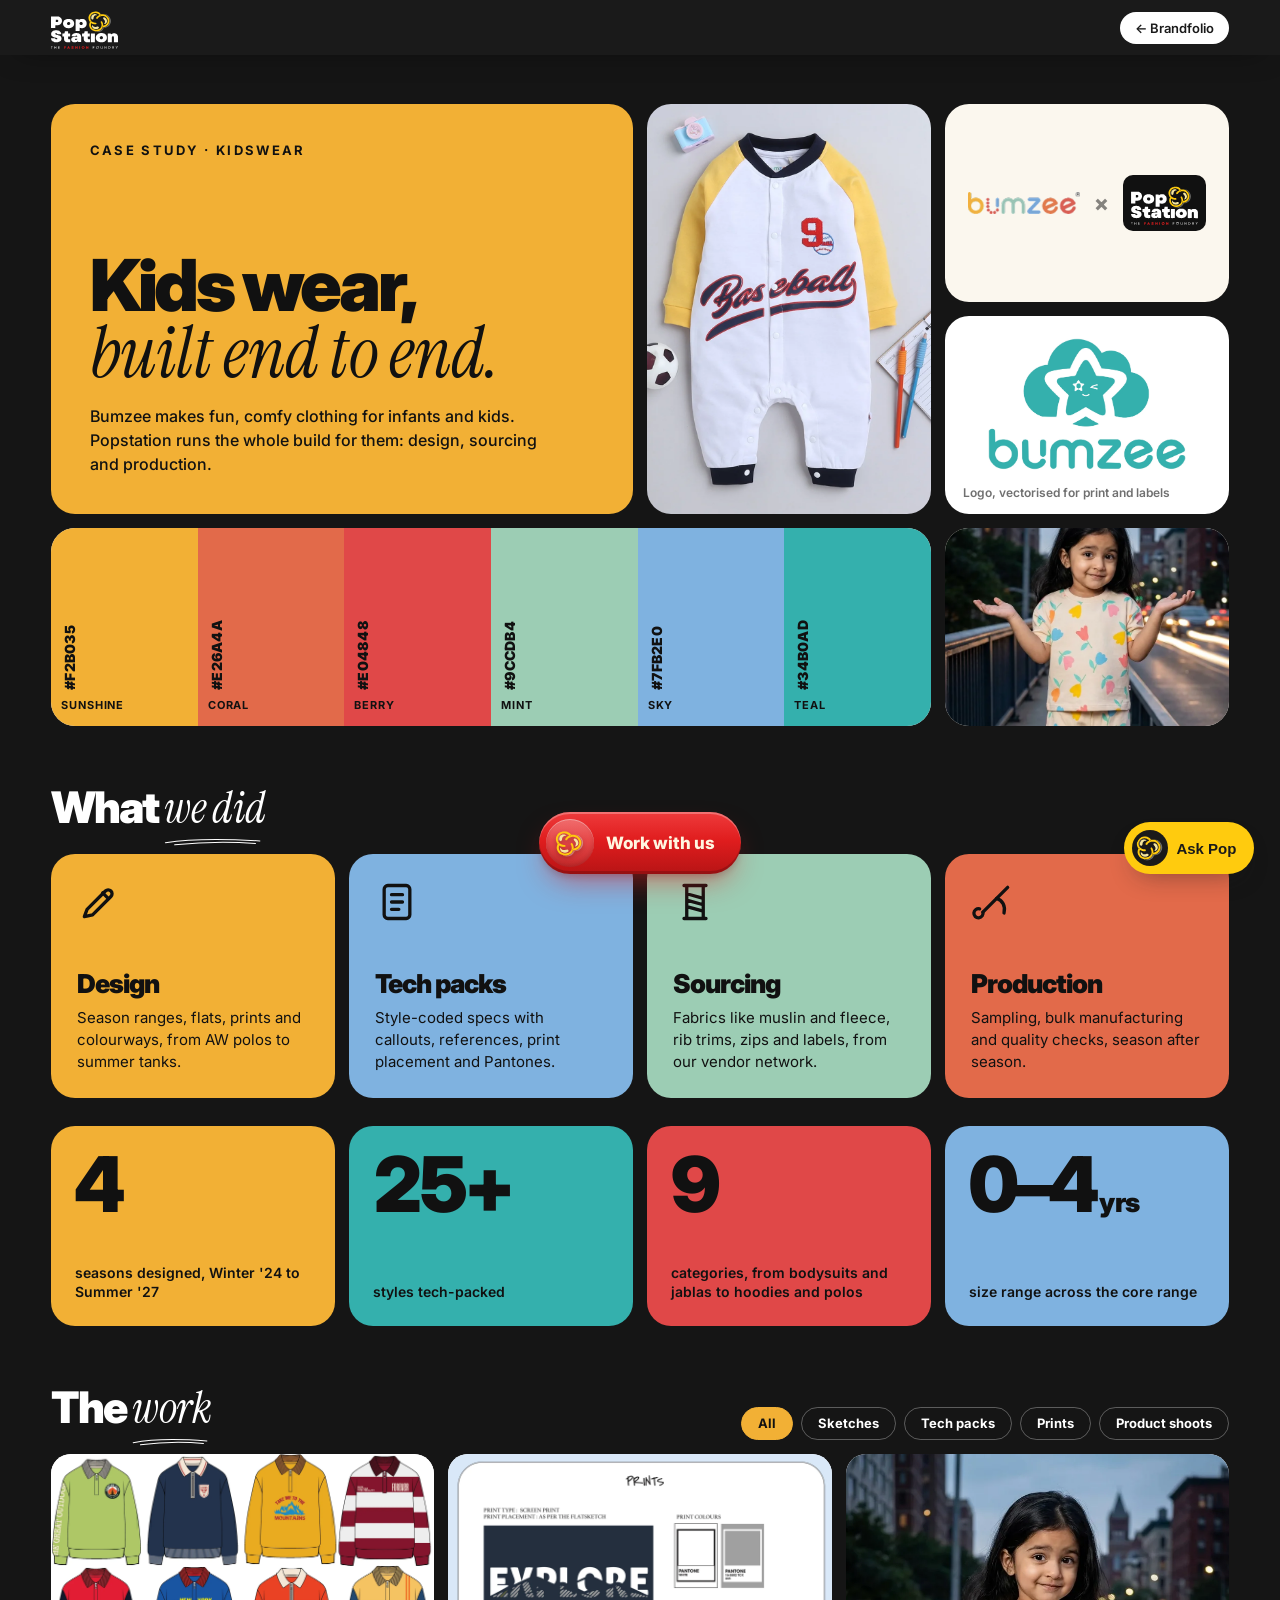
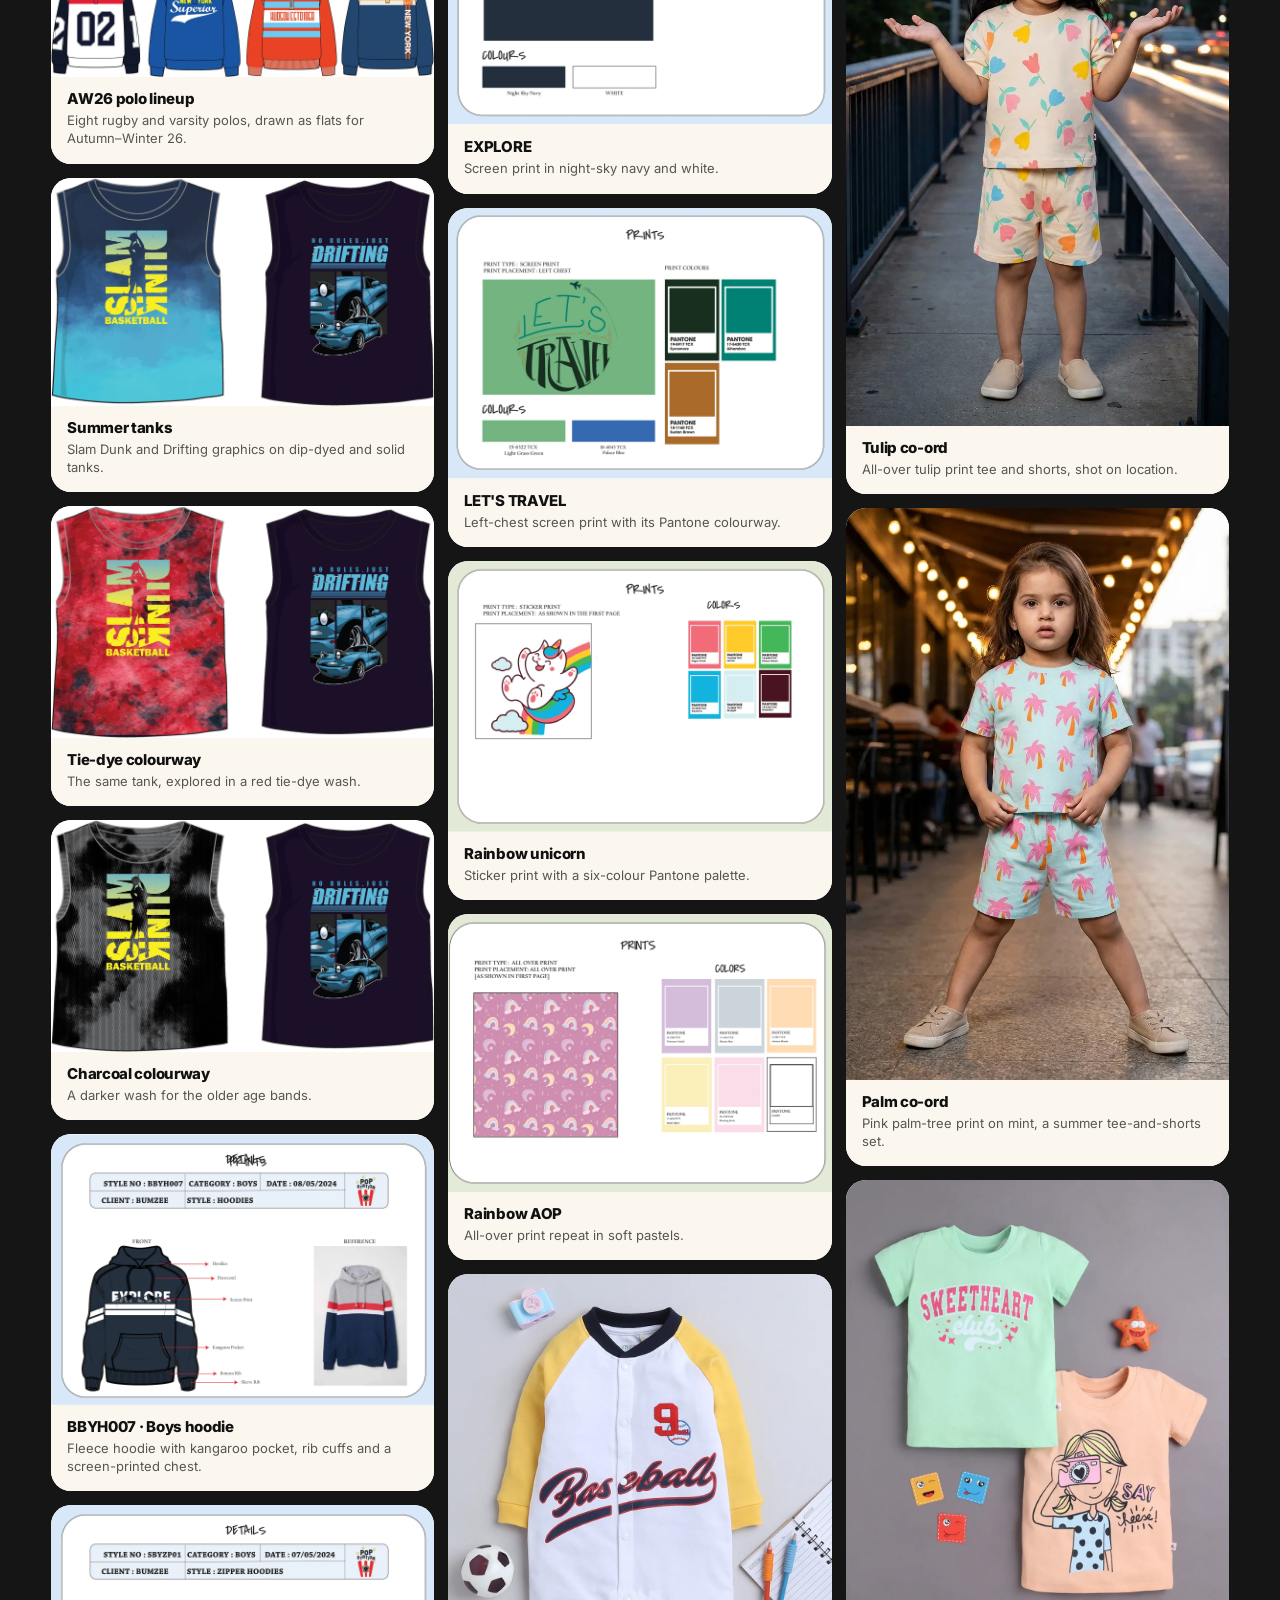
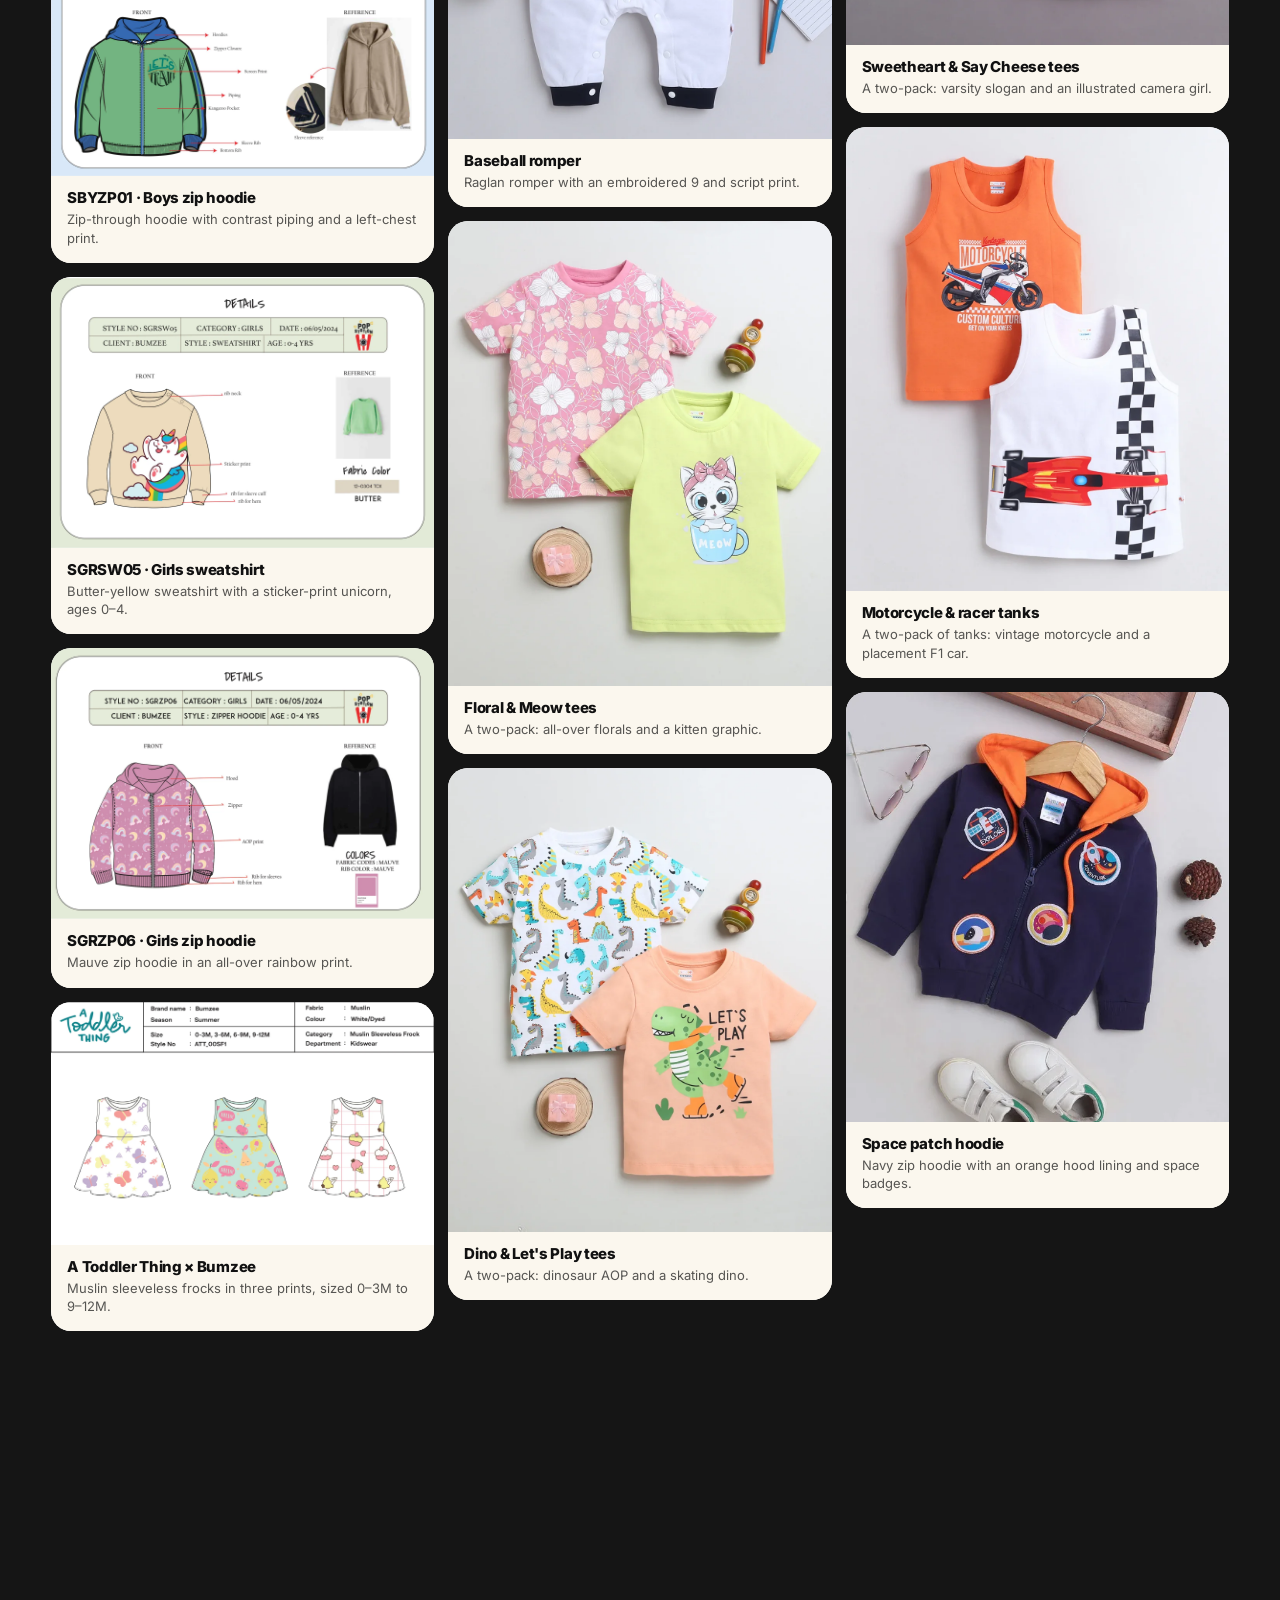
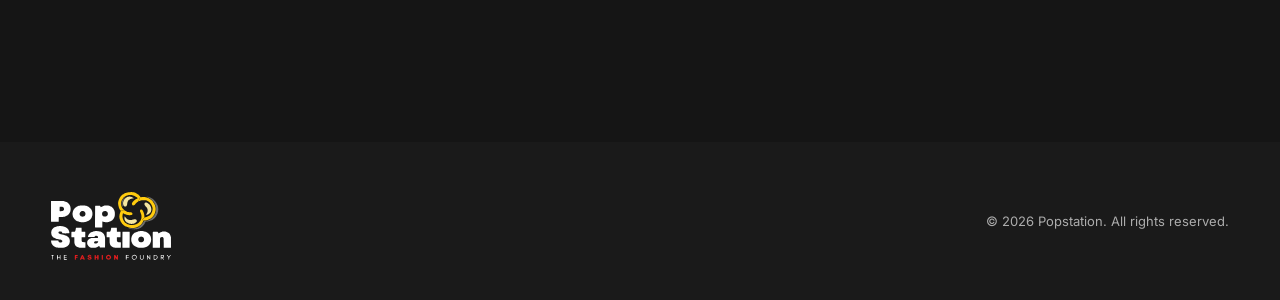
==== commit ae283ac5: "Ask Pop button without the black border Co-Authored-By: Claude Opus 5.5 <noreply@anthropic.com> Clau" ====
--- a/brands/bumzee.html
+++ b/brands/bumzee.html
@@ -9,10 +9,10 @@
   <link rel="preconnect" href="https://fonts.googleapis.com">
   <link rel="preconnect" href="https://fonts.gstatic.com" crossorigin>
   <link href="https://fonts.googleapis.com/css2?family=Instrument+Serif:ital@1&family=Inter:wght@400;500;600;700;800;900&display=swap" rel="stylesheet">
-  <link rel="stylesheet" href="../css/style.css?v=202610061135">
-  <link rel="stylesheet" href="../css/chat.css?v=202610061135">
-  <link rel="stylesheet" href="../css/cta.css?v=202610061135">
-  <link rel="stylesheet" href="../css/case.css?v=202610061135">
+  <link rel="stylesheet" href="../css/style.css?v=202610061236">
+  <link rel="stylesheet" href="../css/chat.css?v=202610061236">
+  <link rel="stylesheet" href="../css/cta.css?v=202610061236">
+  <link rel="stylesheet" href="../css/case.css?v=202610061236">
 </head>
 <body class="case">
   <header class="nav">
@@ -214,10 +214,10 @@
     <p>© <span id="year"></span> Popstation. All rights reserved.</p>
   </footer>
 
-  <script src="../js/case.js?v=202610061135"></script>
-  <script src="../js/return.js?v=202610061135"></script>
-  <script src="../js/chat.js?v=202610061135"></script>
-  <script src="../js/cta.js?v=202610061135"></script>
-  <script src="../js/swoosh.js?v=202610061135"></script>
+  <script src="../js/case.js?v=202610061236"></script>
+  <script src="../js/return.js?v=202610061236"></script>
+  <script src="../js/chat.js?v=202610061236"></script>
+  <script src="../js/cta.js?v=202610061236"></script>
+  <script src="../js/swoosh.js?v=202610061236"></script>
 </body>
 </html>
--- a/css/style.css
+++ b/css/style.css
@@ -831,7 +831,18 @@
   background: rgba(26, 26, 26, 0.22);
   transition: width 400ms var(--ease-out), background 400ms;
 }
-.deck-nav__dots button[aria-selected="true"] { width: 28px; background: var(--rojo); }
+.deck-nav__dots button[aria-selected="true"] { position: relative; overflow: hidden; width: 28px; background: var(--rojo); }
+/* countdown: the active dot fills while the next brand is on its way */
+.is-auto .deck-nav__dots button[aria-selected="true"] { background: rgba(224, 29, 30, 0.3); }
+.is-auto .deck-nav__dots button[aria-selected="true"]::after {
+  content: "";
+  position: absolute;
+  inset: 0;
+  background: var(--rojo);
+  transform-origin: left;
+  animation: dot-fill var(--auto, 5000ms) linear forwards;
+}
+@keyframes dot-fill { from { transform: scaleX(0); } to { transform: scaleX(1); } }
 
 /* ==========================================================================
    ROLE PAGES (roles/*.html) — one page per "Who we are" poster column
--- a/css/chat.css
+++ b/css/chat.css
@@ -15,11 +15,11 @@
   align-items: center;
   gap: 8px;
   padding: 8px 18px 8px 8px;
-  border: 2px solid var(--c-ink);
+  border: 0;
   border-radius: 999px;
   background: var(--c-accent);
   color: var(--c-ink);
-  box-shadow: 3px 4px 0 var(--c-ink);
+  box-shadow: 0 12px 26px -12px rgba(26, 26, 26, 0.45);
   font-size: 15px;
   font-weight: 800;
   transition: transform 200ms, box-shadow 200ms;
@@ -32,7 +32,7 @@
   background: var(--c-ink);
   animation: pop-wiggle 3.2s ease-in-out infinite;
 }
-.chat__launch:hover { transform: translate(-1px, -2px); box-shadow: 4px 6px 0 var(--c-ink); }
+.chat__launch:hover { transform: translateY(-2px); box-shadow: 0 16px 30px -12px rgba(26, 26, 26, 0.5); }
 .chat.is-open .chat__launch { display: none; }
 
 .chat__panel {
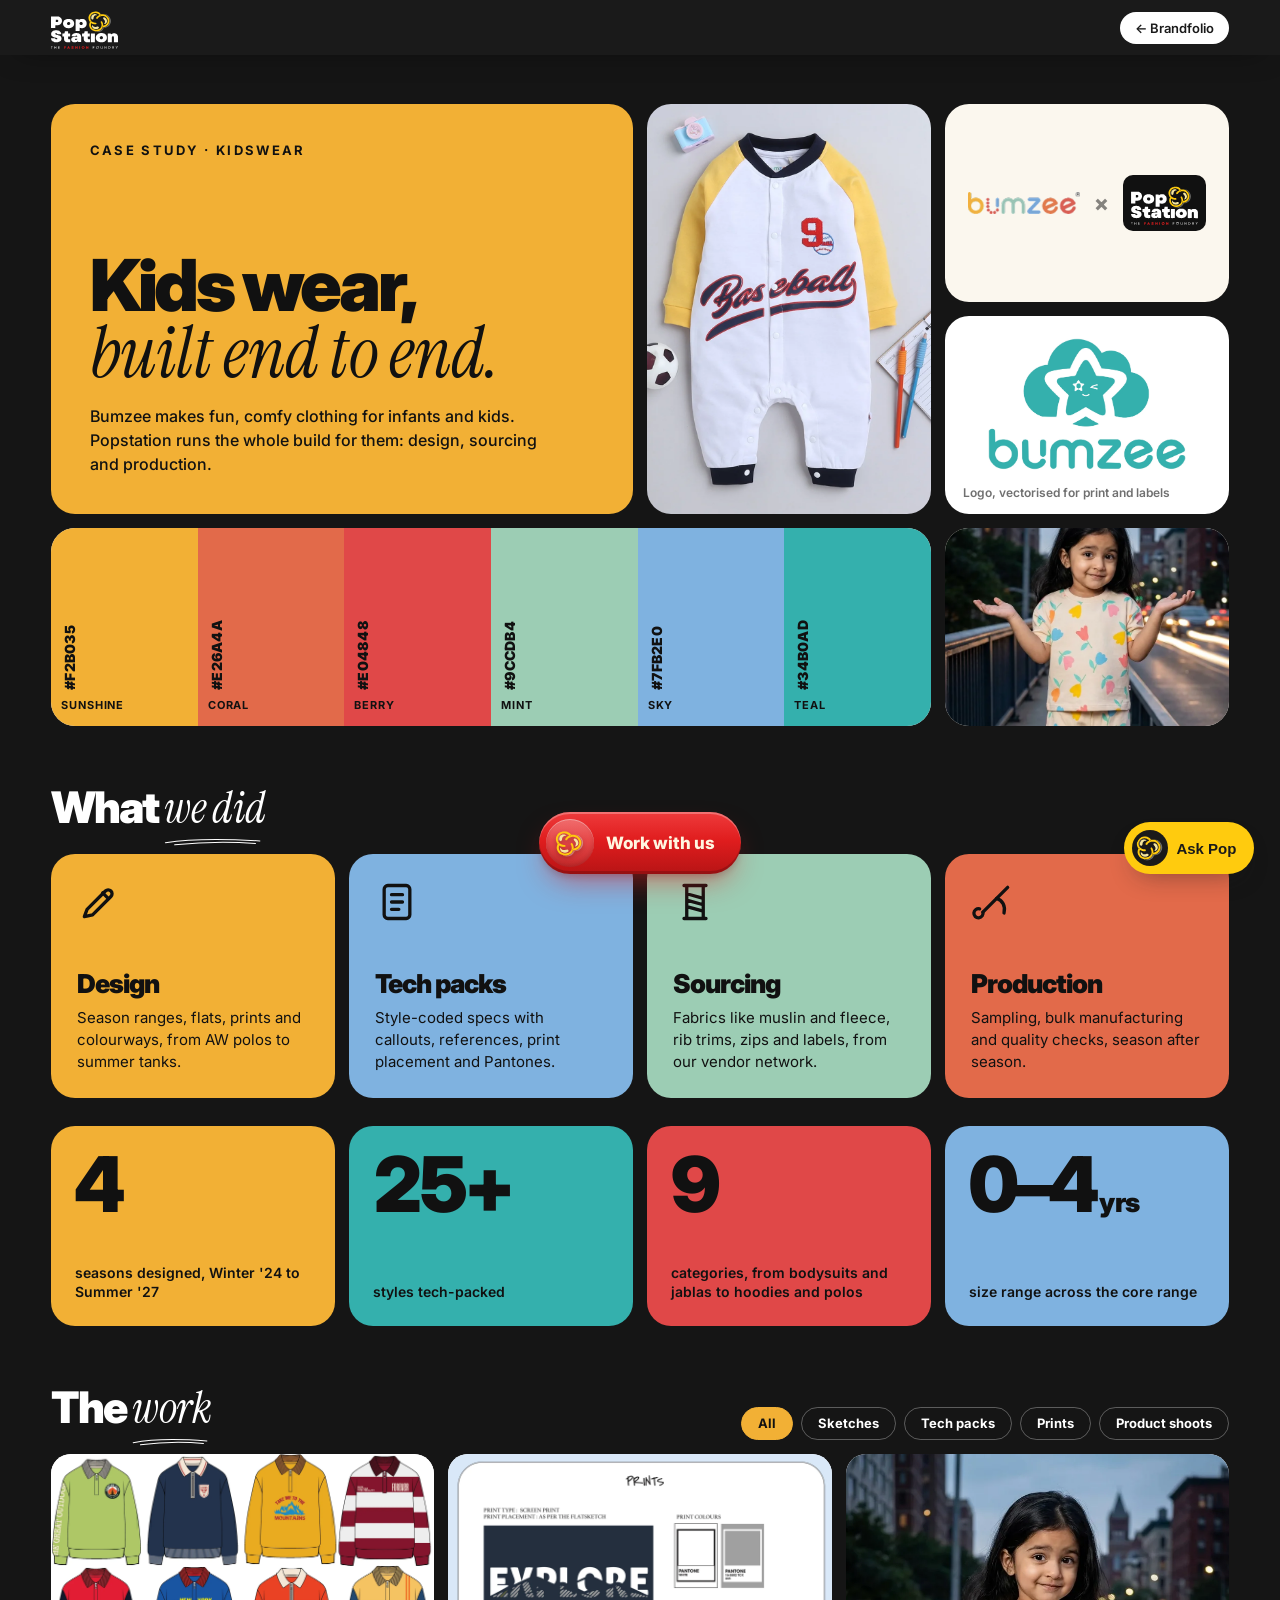
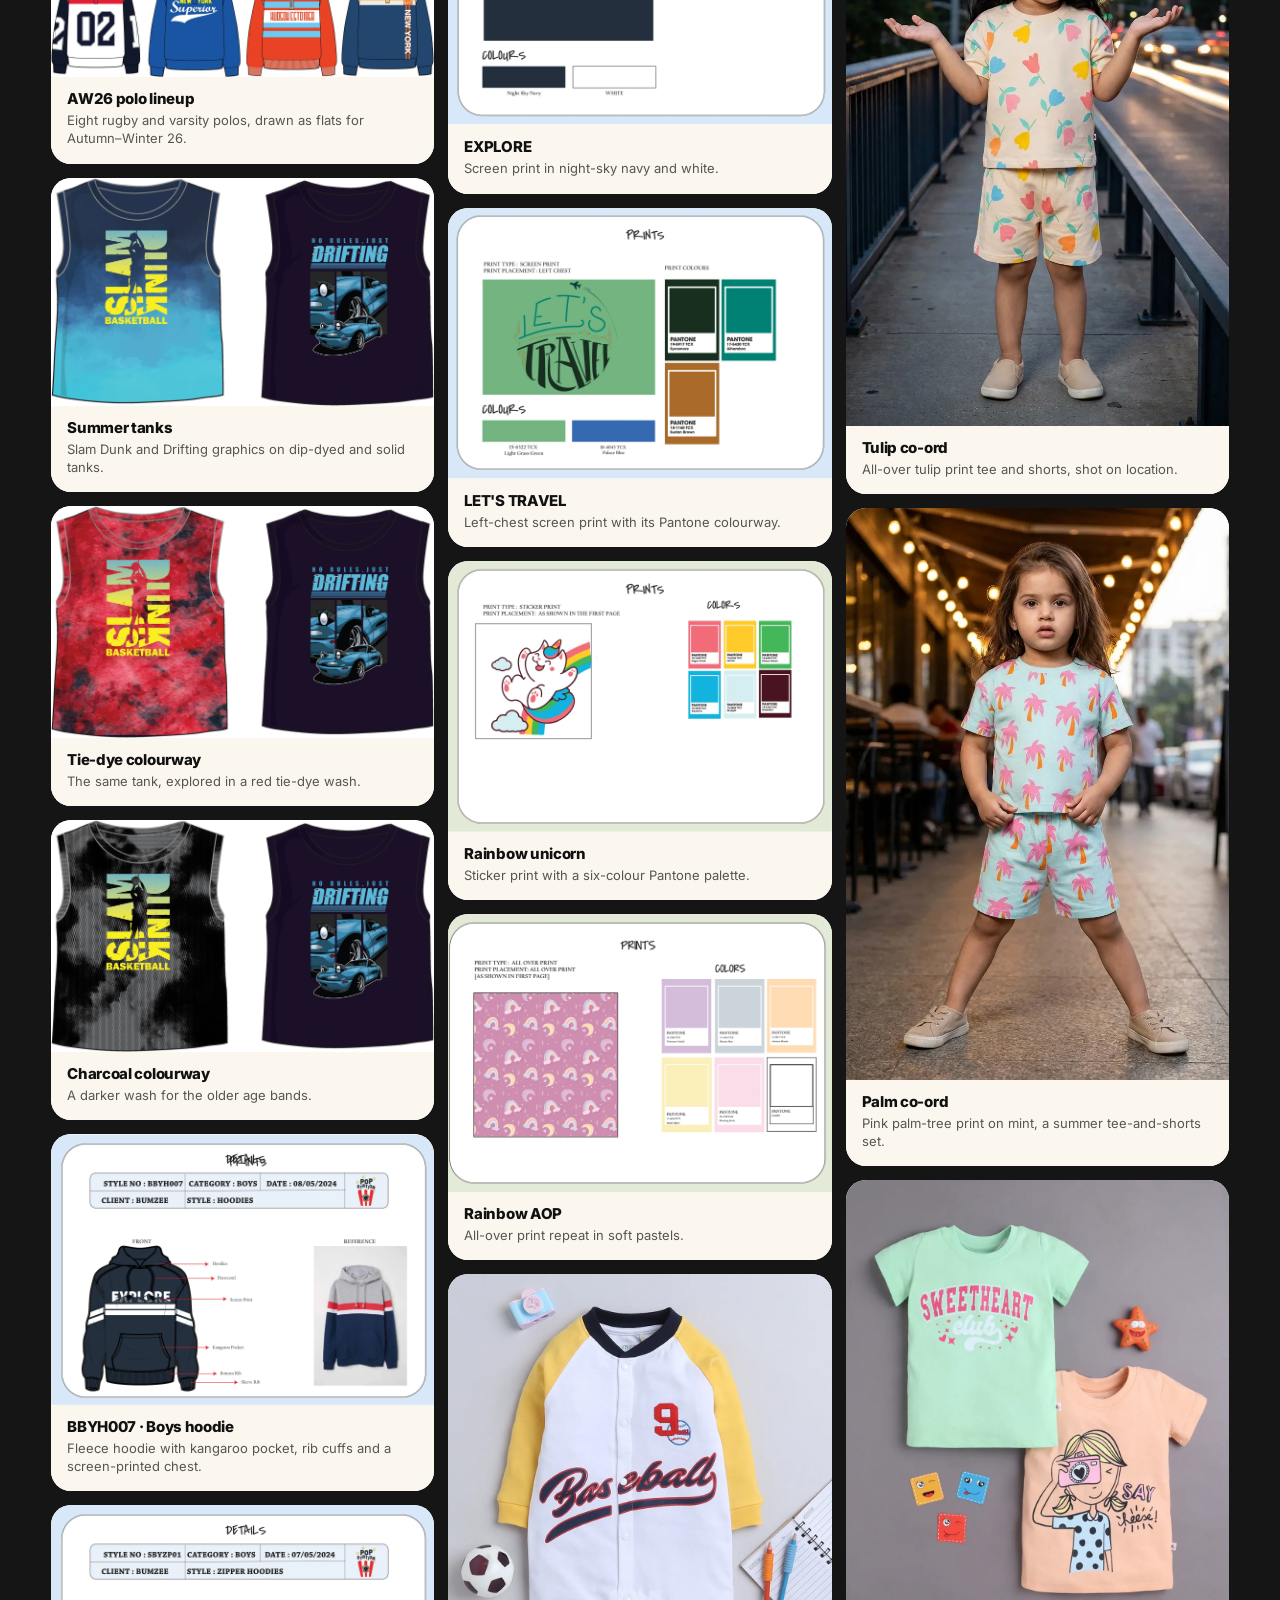
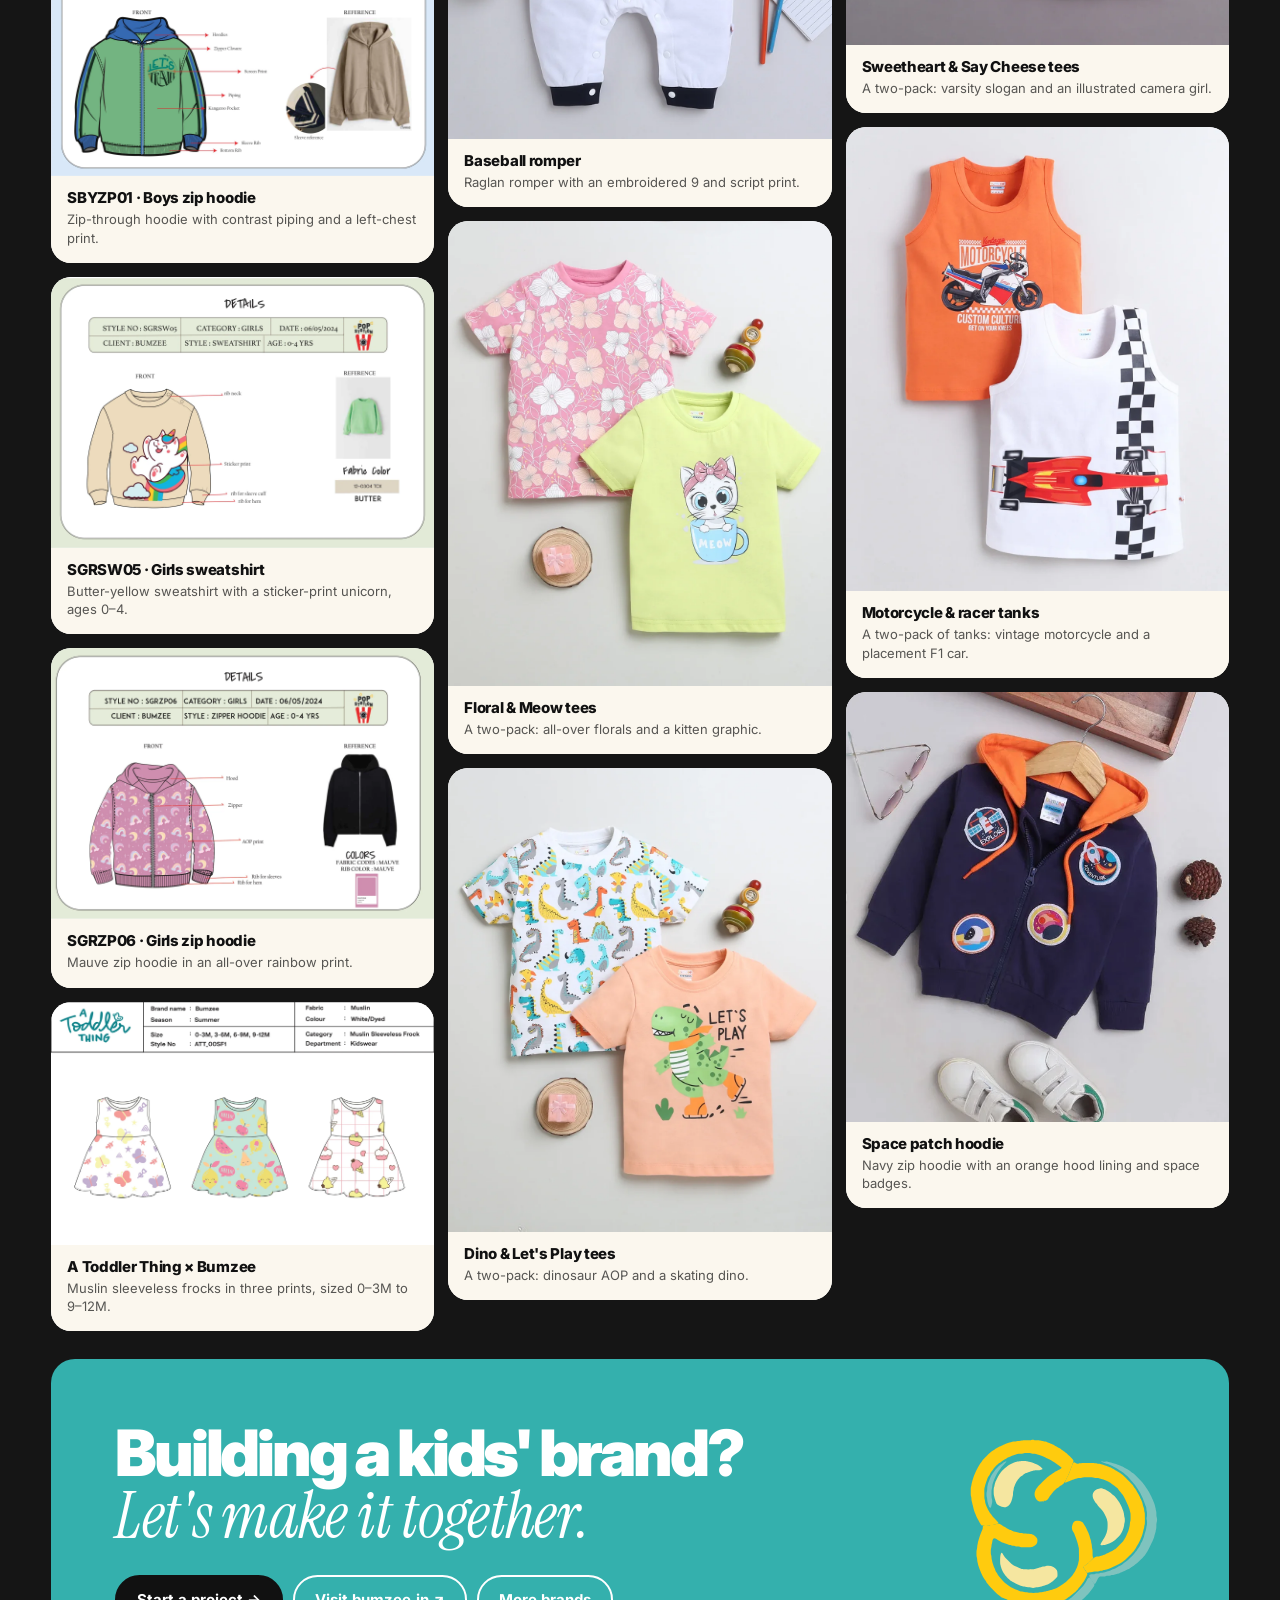
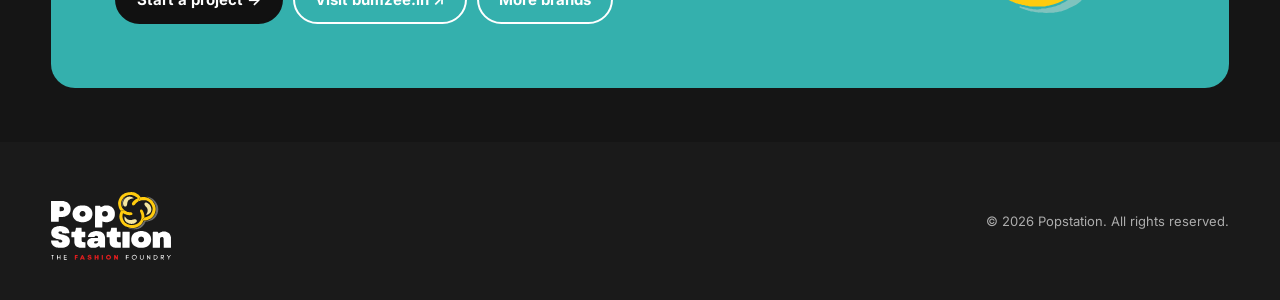
==== commit 8f501cf5: "Floating buttons step aside for the footer 'Work with us' and 'Ask Pop' stay through the brands stri" ====
--- a/brands/bumzee.html
+++ b/brands/bumzee.html
@@ -9,10 +9,10 @@
   <link rel="preconnect" href="https://fonts.googleapis.com">
   <link rel="preconnect" href="https://fonts.gstatic.com" crossorigin>
   <link href="https://fonts.googleapis.com/css2?family=Instrument+Serif:ital@1&family=Inter:wght@400;500;600;700;800;900&display=swap" rel="stylesheet">
-  <link rel="stylesheet" href="../css/style.css?v=202610061236">
-  <link rel="stylesheet" href="../css/chat.css?v=202610061236">
-  <link rel="stylesheet" href="../css/cta.css?v=202610061236">
-  <link rel="stylesheet" href="../css/case.css?v=202610061236">
+  <link rel="stylesheet" href="../css/style.css?v=202610061239">
+  <link rel="stylesheet" href="../css/chat.css?v=202610061239">
+  <link rel="stylesheet" href="../css/cta.css?v=202610061239">
+  <link rel="stylesheet" href="../css/case.css?v=202610061239">
 </head>
 <body class="case">
   <header class="nav">
@@ -214,10 +214,10 @@
     <p>© <span id="year"></span> Popstation. All rights reserved.</p>
   </footer>
 
-  <script src="../js/case.js?v=202610061236"></script>
-  <script src="../js/return.js?v=202610061236"></script>
-  <script src="../js/chat.js?v=202610061236"></script>
-  <script src="../js/cta.js?v=202610061236"></script>
-  <script src="../js/swoosh.js?v=202610061236"></script>
+  <script src="../js/case.js?v=202610061239"></script>
+  <script src="../js/return.js?v=202610061239"></script>
+  <script src="../js/chat.js?v=202610061239"></script>
+  <script src="../js/cta.js?v=202610061239"></script>
+  <script src="../js/swoosh.js?v=202610061239"></script>
 </body>
 </html>
--- a/css/cta.css
+++ b/css/cta.css
@@ -226,3 +226,8 @@
   .wwu-fab, .wwu__card, .wwu::backdrop { transition: none; }
   .wwu-fab:hover .wwu-fab__icon img { animation: none; }
 }
+
+/* the floating buttons stay up to the brands strip and step aside for the footer */
+.at-footer .wwu-fab.is-shown { opacity: 0; transform: translate(-50%, 140%); pointer-events: none; }
+.chat__launch { transition: transform 300ms, box-shadow 200ms, opacity 300ms; }
+.at-footer .chat:not(.is-open) .chat__launch { opacity: 0; transform: translateY(40px); pointer-events: none; }
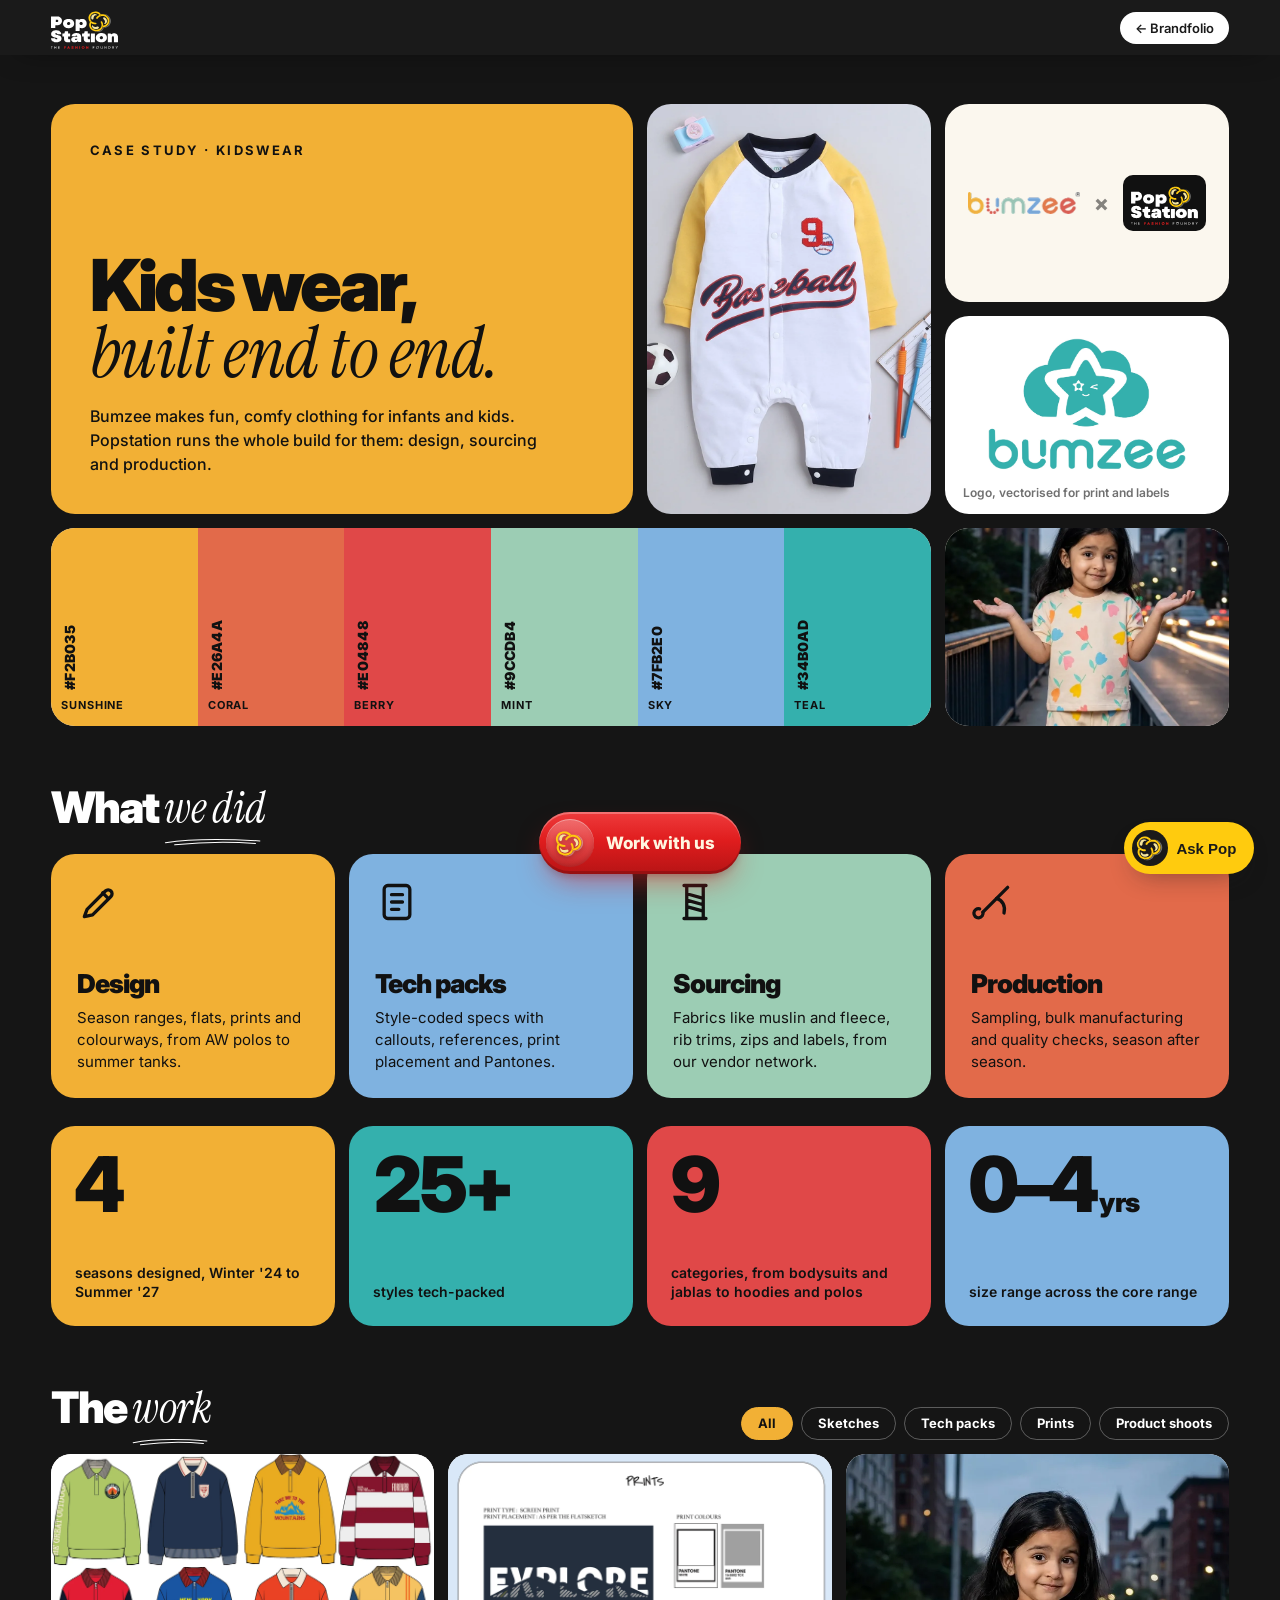
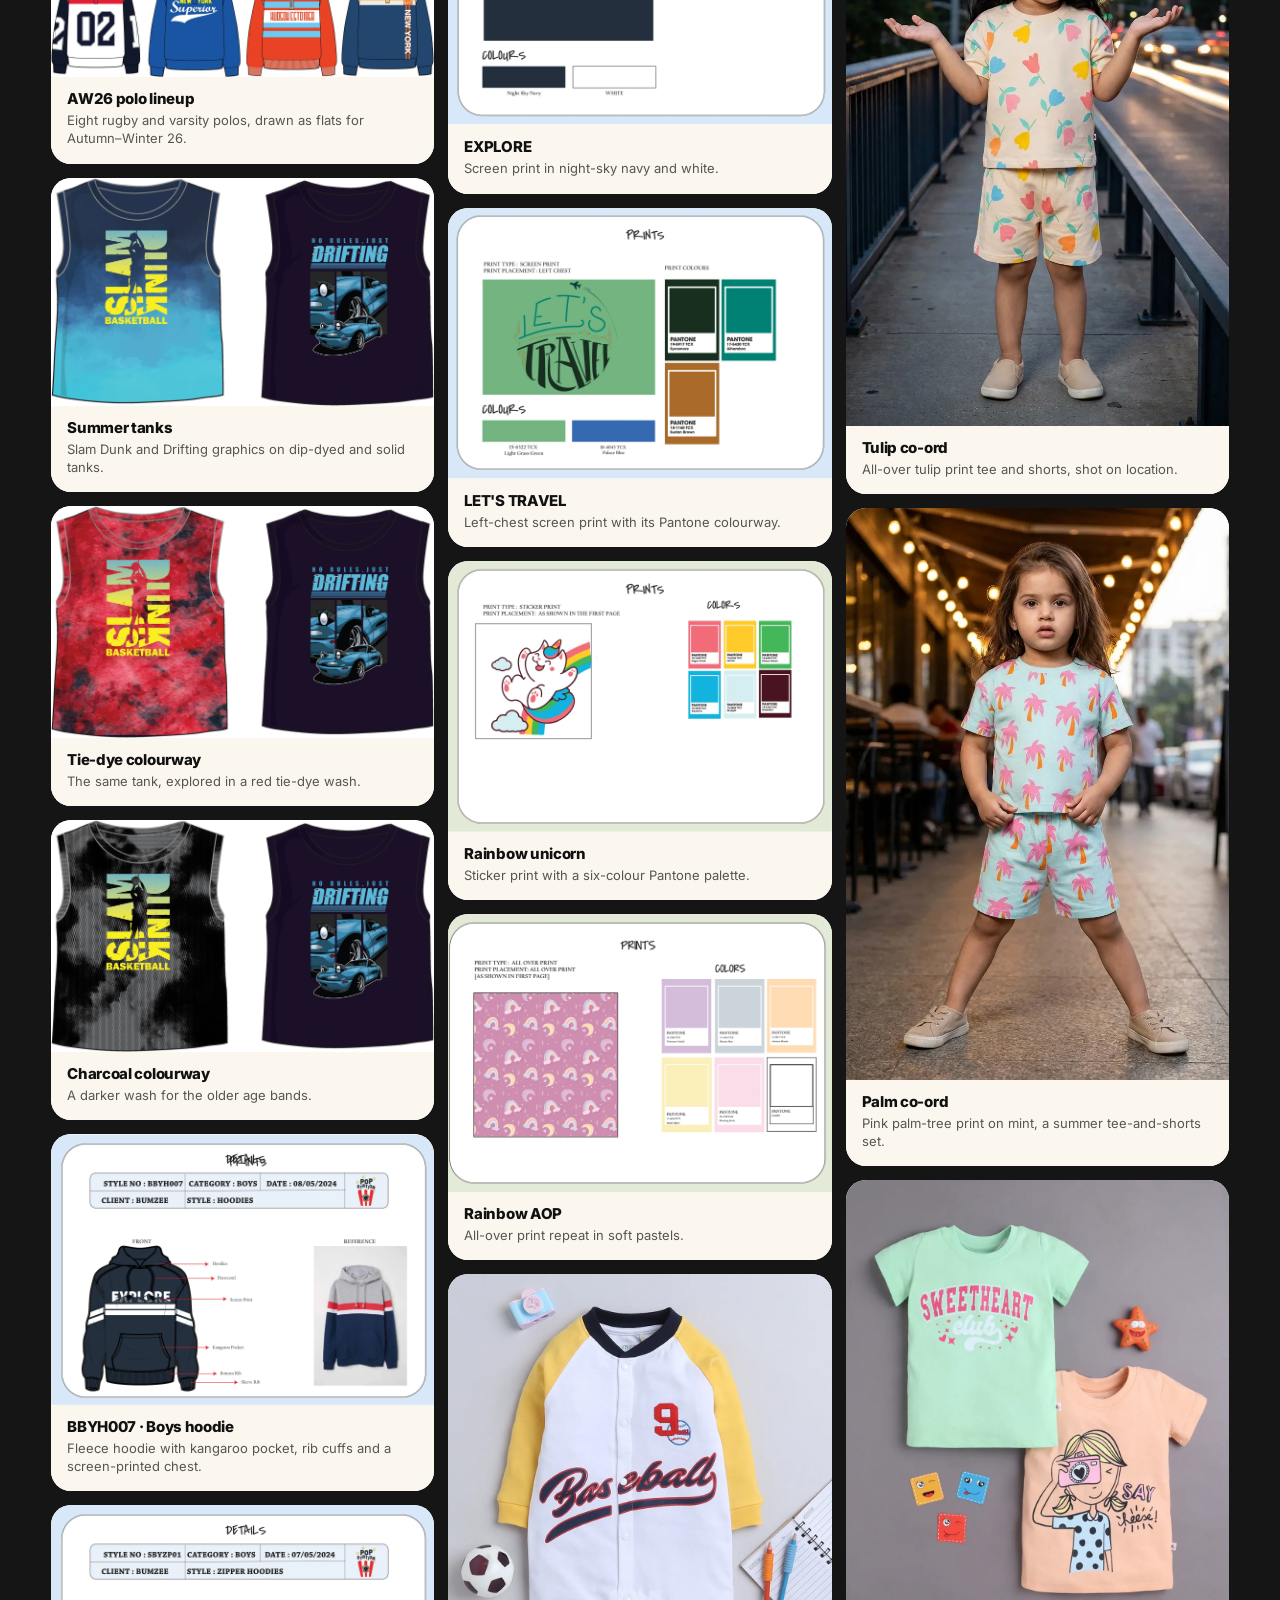
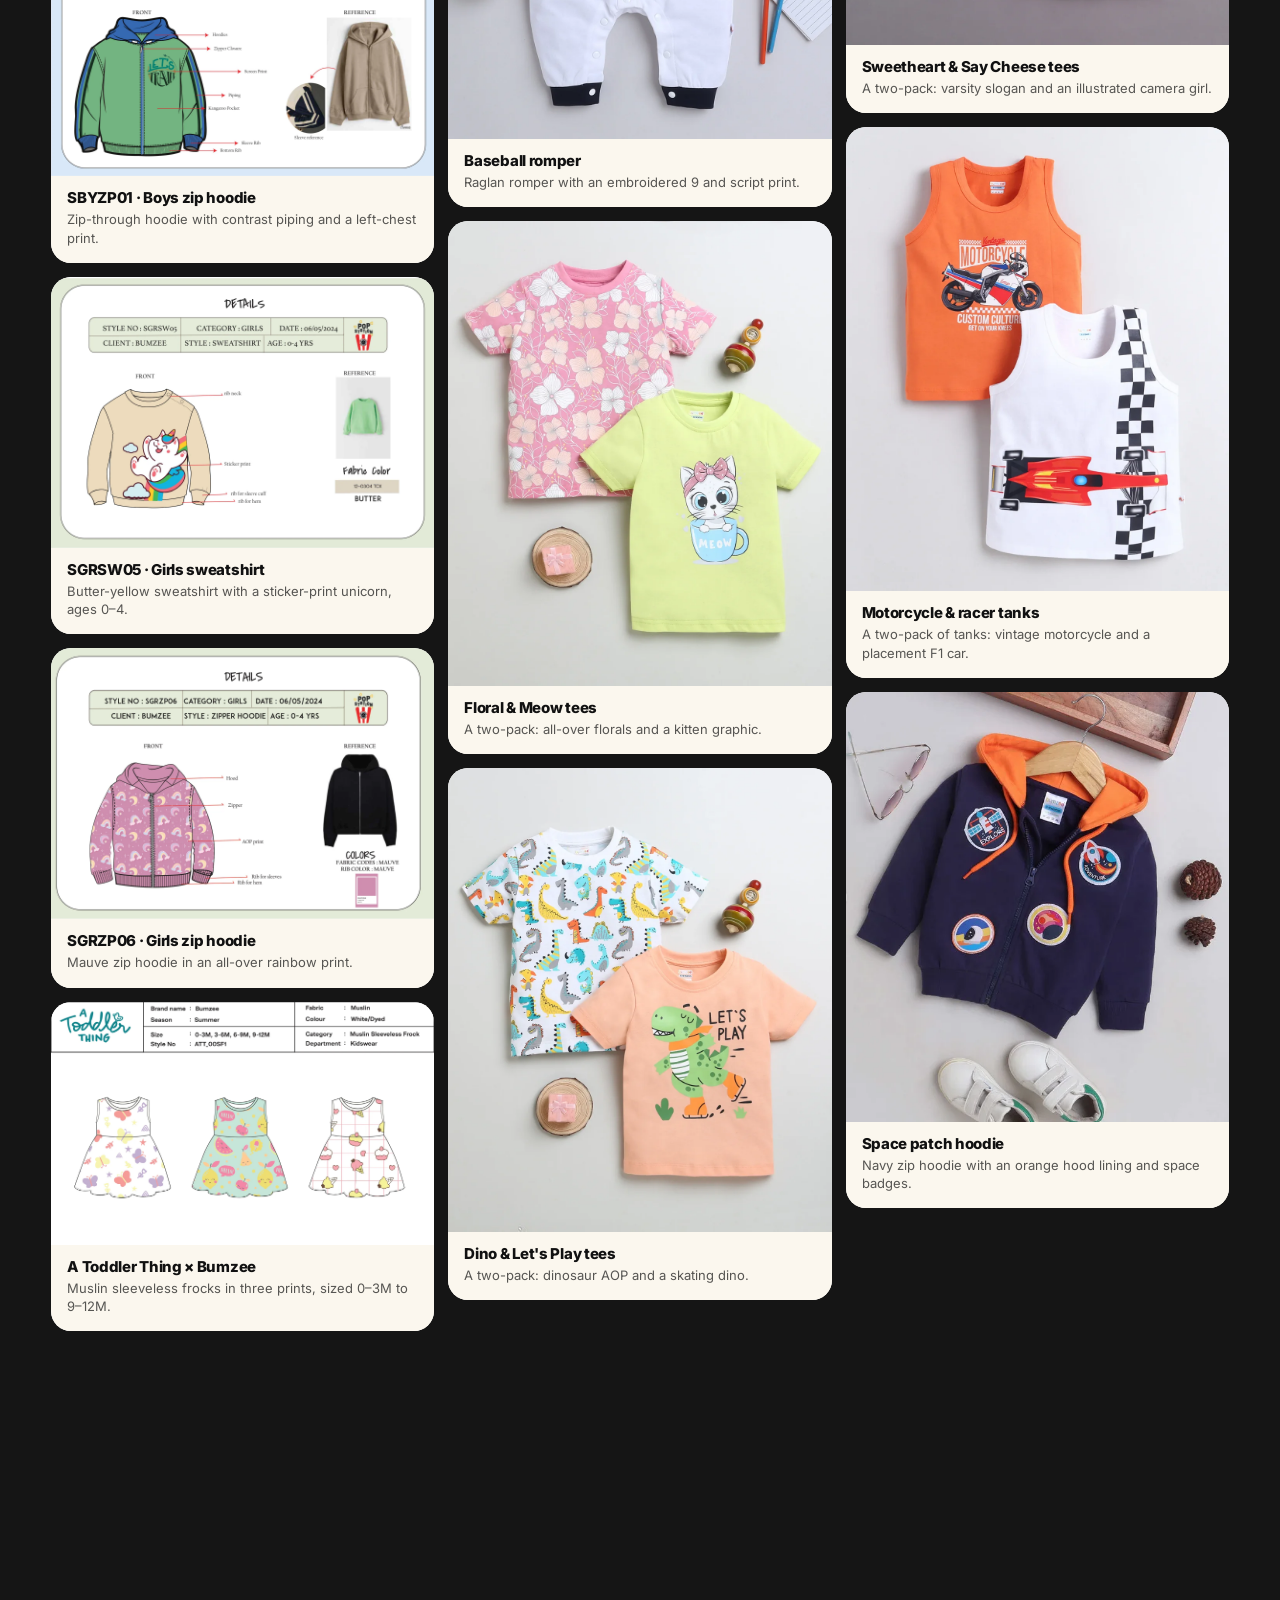
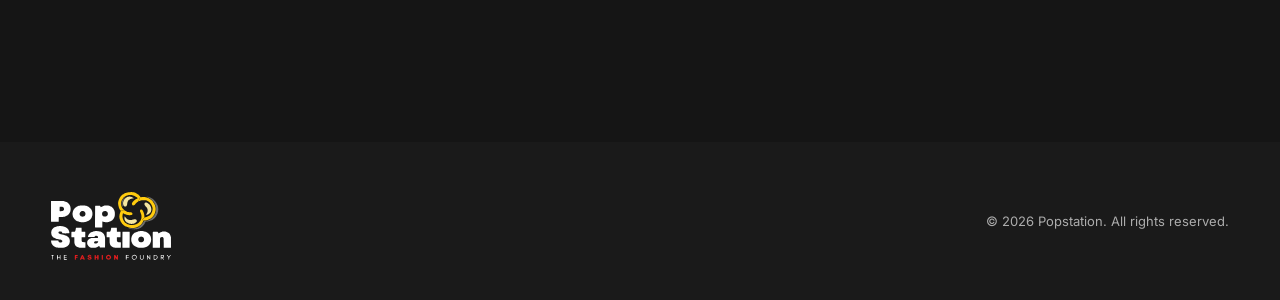
==== commit 009a162e: "Add Yunk & Modes: fourth Brandfolio brand and a full case study From the Yunk & Modes project Drive:" ====
--- a/brands/bumzee.html
+++ b/brands/bumzee.html
@@ -9,10 +9,10 @@
   <link rel="preconnect" href="https://fonts.googleapis.com">
   <link rel="preconnect" href="https://fonts.gstatic.com" crossorigin>
   <link href="https://fonts.googleapis.com/css2?family=Instrument+Serif:ital@1&family=Inter:wght@400;500;600;700;800;900&display=swap" rel="stylesheet">
-  <link rel="stylesheet" href="../css/style.css?v=202610061239">
-  <link rel="stylesheet" href="../css/chat.css?v=202610061239">
-  <link rel="stylesheet" href="../css/cta.css?v=202610061239">
-  <link rel="stylesheet" href="../css/case.css?v=202610061239">
+  <link rel="stylesheet" href="../css/style.css?v=202610091313">
+  <link rel="stylesheet" href="../css/chat.css?v=202610091313">
+  <link rel="stylesheet" href="../css/cta.css?v=202610091313">
+  <link rel="stylesheet" href="../css/case.css?v=202610091313">
 </head>
 <body class="case">
   <header class="nav">
@@ -214,10 +214,10 @@
     <p>© <span id="year"></span> Popstation. All rights reserved.</p>
   </footer>
 
-  <script src="../js/case.js?v=202610061239"></script>
-  <script src="../js/return.js?v=202610061239"></script>
-  <script src="../js/chat.js?v=202610061239"></script>
-  <script src="../js/cta.js?v=202610061239"></script>
-  <script src="../js/swoosh.js?v=202610061239"></script>
+  <script src="../js/case.js?v=202610091313"></script>
+  <script src="../js/return.js?v=202610091313"></script>
+  <script src="../js/chat.js?v=202610091313"></script>
+  <script src="../js/cta.js?v=202610091313"></script>
+  <script src="../js/swoosh.js?v=202610091313"></script>
 </body>
 </html>
--- a/css/style.css
+++ b/css/style.css
@@ -570,6 +570,7 @@
 .bslide[data-brand="bumzee"]   { --b: var(--rojo); --b-ink: #ffffff; }
 .bslide[data-brand="majestey"] { --b: var(--text); --b-ink: #ffffff; }
 .bslide[data-brand="momstore"] { --b: #2d7dd2;     --b-ink: #ffffff; }
+.bslide[data-brand="yunkmodes"] { --b: var(--jonquil); --b-ink: #1a1a1a; }
 
 .bslides { display: grid; max-width: 1240px; margin: 0 auto; }
 .bslide {
@@ -604,6 +605,7 @@
 .bcard[data-brand="majestey"] .bcard__disc { width: 64%; }
 .bcard[data-brand="majestey"] .fp-info { top: 40%; }
 .bcard[data-brand="momstore"] { --card: #f4f9fd; --card-ink: #6db8de; --disc: #f6d3da; --card-accent: #e898a8; }
+.bcard[data-brand="yunkmodes"] { --card: #f6f3ee; --card-ink: #1a1a1a; --disc: #e6e0d6; --card-accent: #1a1a1a; }
 
 .bcard {
   --w: clamp(220px, calc((100svh - 370px) * 0.56), 300px);
@@ -765,6 +767,7 @@
   background: #ffffff;
 }
 .bslide__logo img { display: block; width: auto; max-width: 260px; height: 100%; object-fit: contain; }
+.bslide[data-brand="yunkmodes"] .bslide__logo img { height: auto; width: clamp(150px, 13vw, 200px); }
 .bslide[data-brand="bumzee"] .bslide__logo img { height: auto; width: clamp(160px, 14vw, 210px); }
 .bslide__count { font-size: 12px; font-weight: 700; letter-spacing: 0.16em; text-transform: uppercase; opacity: 0.75; white-space: nowrap; padding-top: 6px; }
 .bslide__name {
@@ -1140,7 +1143,7 @@
   .tcard__sticker svg { width: 40px; height: 40px; }
   .tcard__more { opacity: 1; transform: none; }
 
-  .bslide { grid-template-columns: 1fr; align-content: start; height: auto; }
+  .bslide { grid-template-columns: minmax(0, 1fr); align-content: start; height: auto; }
   .bslide__stage { padding: 28px 0 40px; }
   .bcard { --w: min(240px, 60vw); }
   .fp-info, .bcard[data-brand="majestey"] .fp-info { left: -22%; top: 38%; padding: 9px 12px 9px 9px; }
--- a/css/case.css
+++ b/css/case.css
@@ -327,6 +327,20 @@
 .case--momstore .t-title { background: linear-gradient(160deg, #a9d3ec 0%, #8ec3e2 60%, #e8a4b4 140%); }
 .case--momstore .t-star img { width: auto; max-width: 70%; max-height: 82%; border-radius: 16px; }
 .case--momstore .sketch img { padding: 10px; }
+/* Yunk & Modes: ink and sand, with soft family pastels */
+.case--yunkmodes {
+  --bg: #1c1a18;
+  --tile: #f7f3ee;
+  --accent: #e3d2bf;
+  --accent-ink: #1a1a1a;
+  --cta: #e9bfc6;
+  --cta-ink: #1a1a1a;
+}
+.case--yunkmodes .t-title { background: linear-gradient(160deg, #efe4d6 0%, #e3d2bf 55%, #e9bfc6 140%); }
+.case--yunkmodes .t-star img { width: 92%; max-height: 82%; object-fit: contain; }
+.case--yunkmodes .t-logo__word { max-width: 52%; }
+.case--yunkmodes .look { grid-template-columns: repeat(4, minmax(0, 1fr)); }
+.case--yunkmodes .cta__pop { border-radius: 18px; }
 .t-pattern { padding: 0; }
 .t-pattern img { width: 100%; height: 100%; object-fit: cover; }
 .t-quote { grid-column: span 6; display: flex; flex-direction: column; justify-content: center; padding: clamp(22px, 3vw, 40px); }
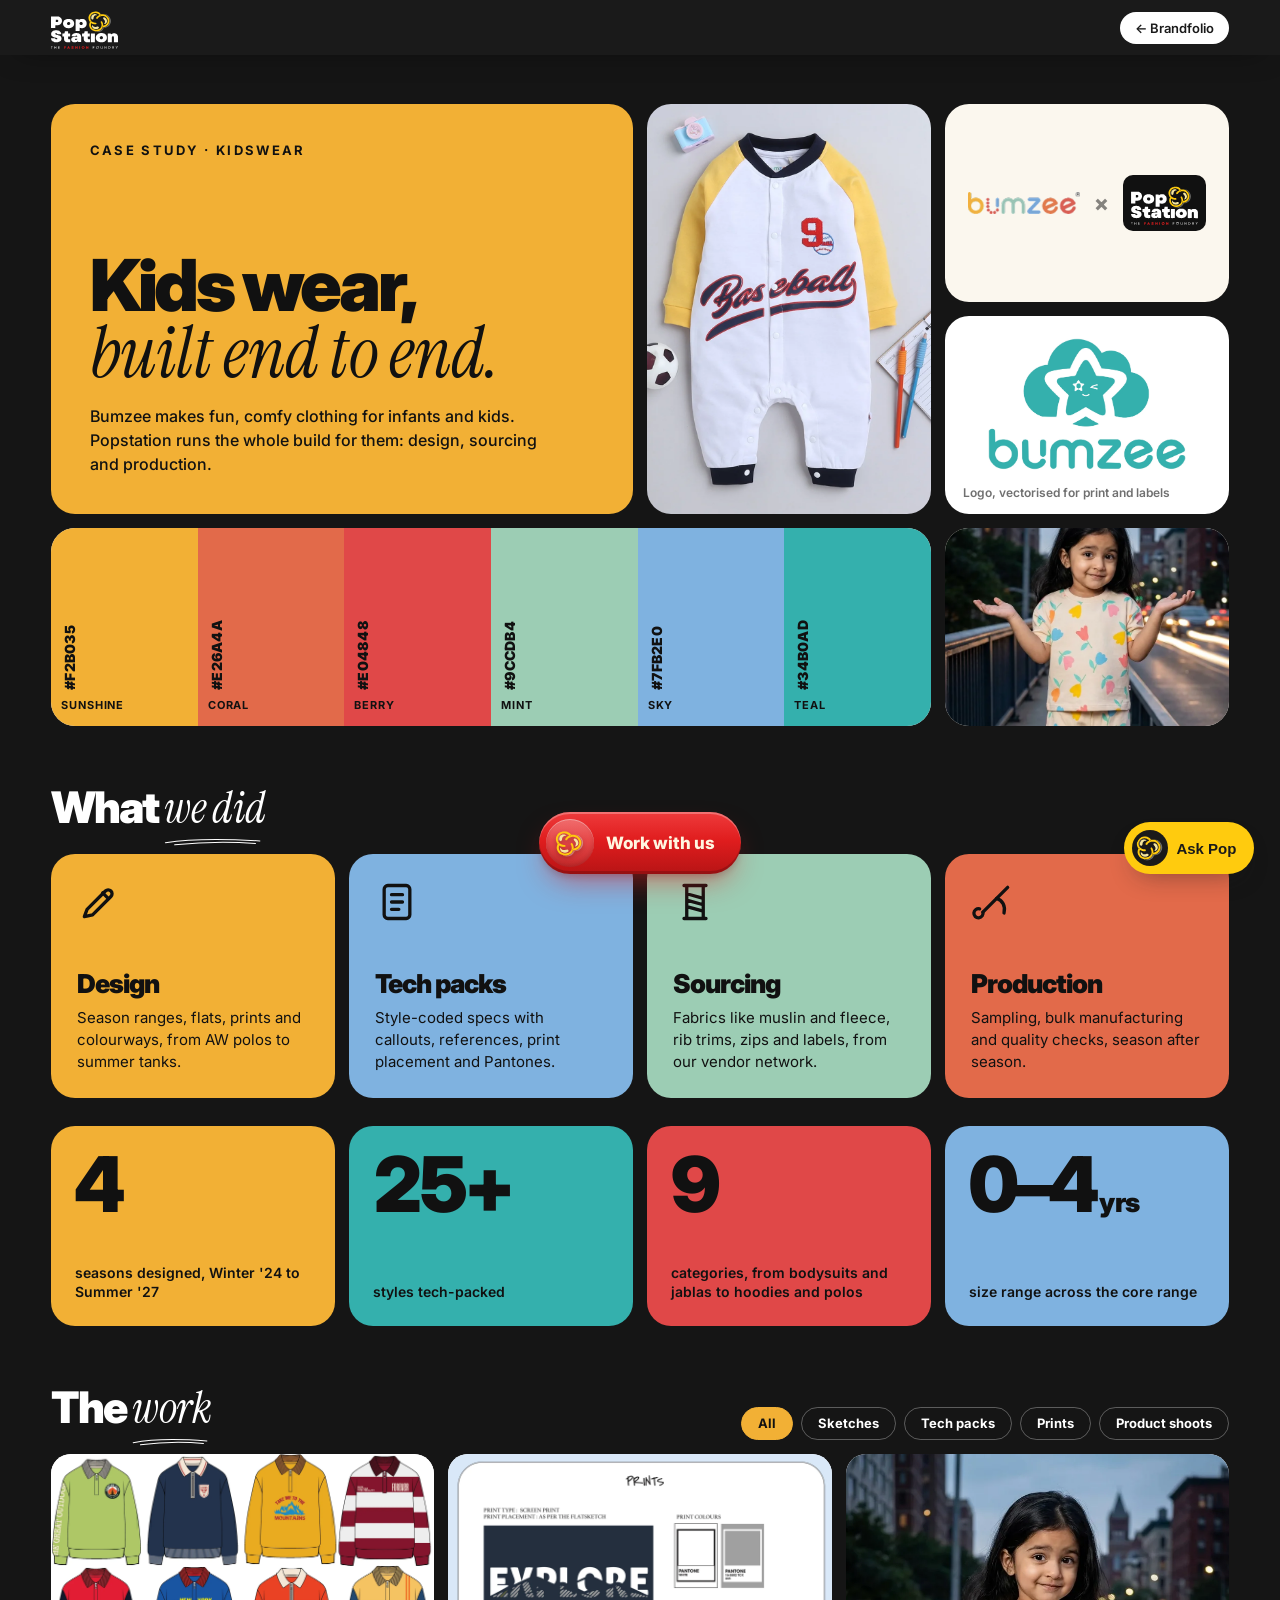
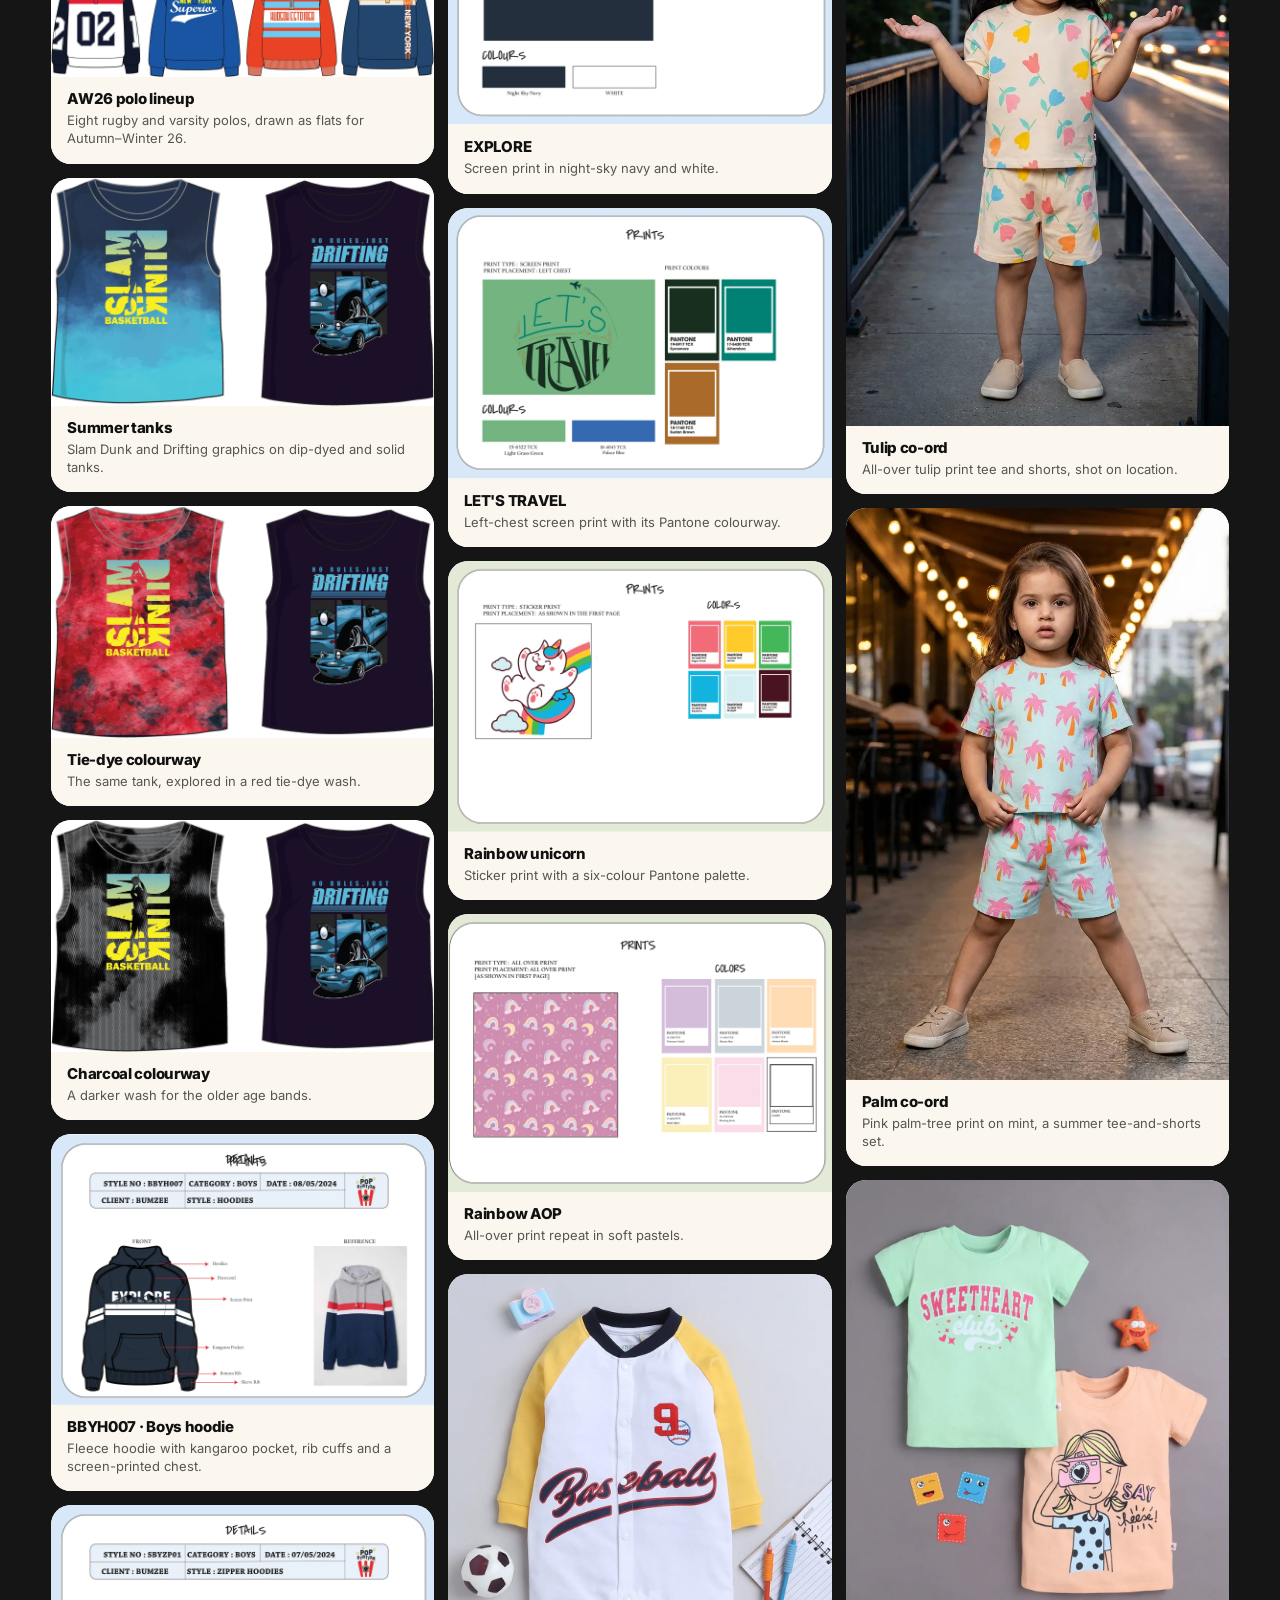
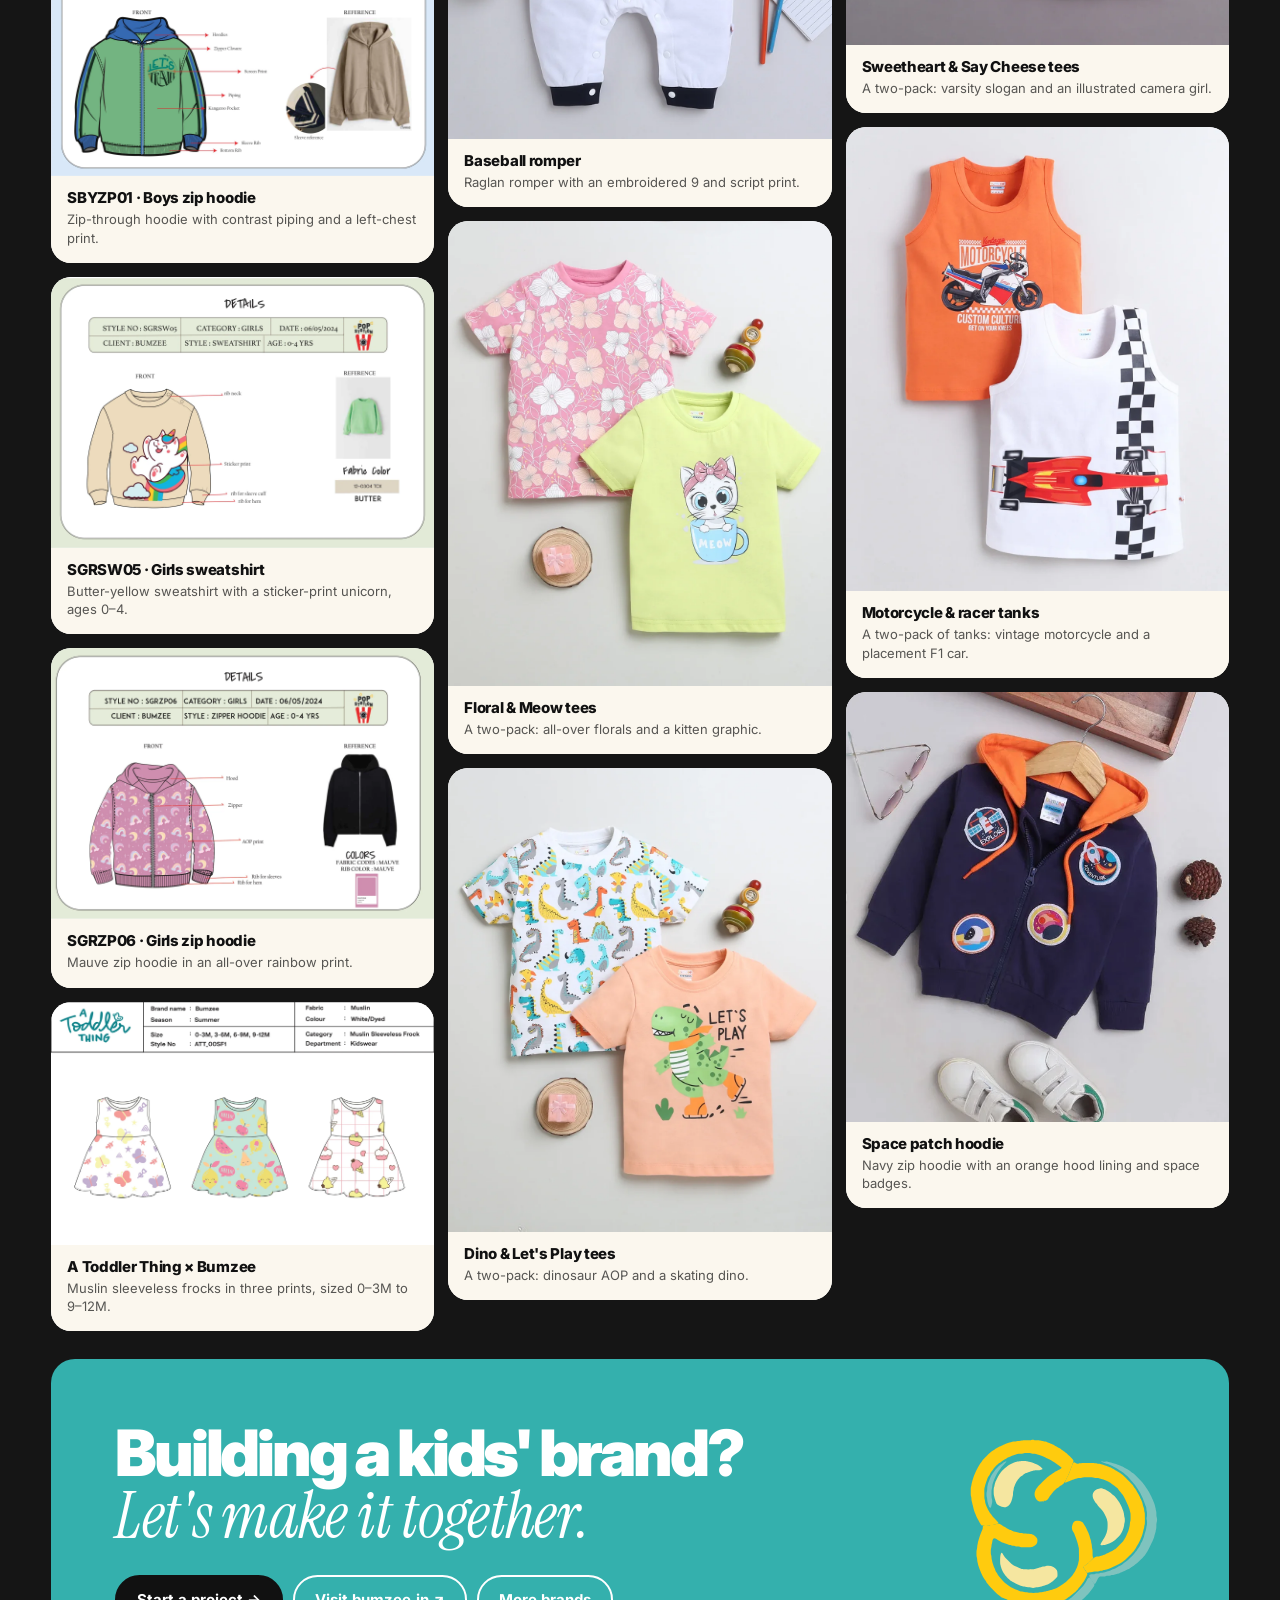
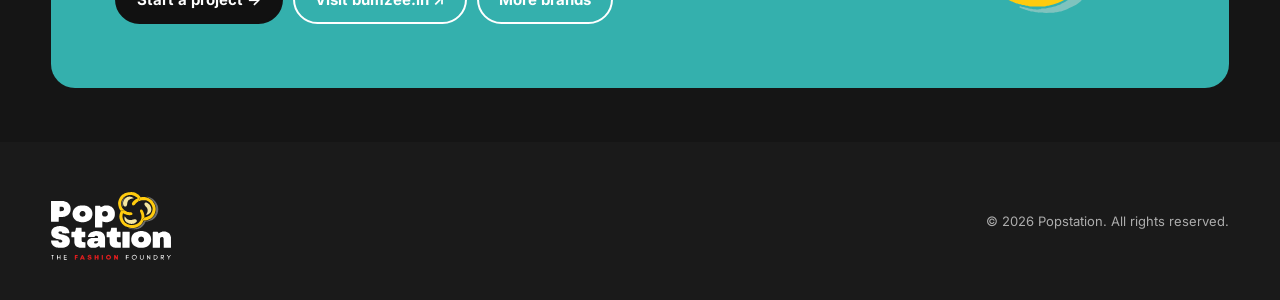
==== commit ceacc339: "Yunk & Modes: real product photos on the Brandfolio card and case study Racing car tee in the card's" ====
--- a/brands/bumzee.html
+++ b/brands/bumzee.html
@@ -9,10 +9,10 @@
   <link rel="preconnect" href="https://fonts.googleapis.com">
   <link rel="preconnect" href="https://fonts.gstatic.com" crossorigin>
   <link href="https://fonts.googleapis.com/css2?family=Instrument+Serif:ital@1&family=Inter:wght@400;500;600;700;800;900&display=swap" rel="stylesheet">
-  <link rel="stylesheet" href="../css/style.css?v=202610091313">
-  <link rel="stylesheet" href="../css/chat.css?v=202610091313">
-  <link rel="stylesheet" href="../css/cta.css?v=202610091313">
-  <link rel="stylesheet" href="../css/case.css?v=202610091313">
+  <link rel="stylesheet" href="../css/style.css?v=202610091326">
+  <link rel="stylesheet" href="../css/chat.css?v=202610091326">
+  <link rel="stylesheet" href="../css/cta.css?v=202610091326">
+  <link rel="stylesheet" href="../css/case.css?v=202610091326">
 </head>
 <body class="case">
   <header class="nav">
@@ -214,10 +214,10 @@
     <p>© <span id="year"></span> Popstation. All rights reserved.</p>
   </footer>
 
-  <script src="../js/case.js?v=202610091313"></script>
-  <script src="../js/return.js?v=202610091313"></script>
-  <script src="../js/chat.js?v=202610091313"></script>
-  <script src="../js/cta.js?v=202610091313"></script>
-  <script src="../js/swoosh.js?v=202610091313"></script>
+  <script src="../js/case.js?v=202610091326"></script>
+  <script src="../js/return.js?v=202610091326"></script>
+  <script src="../js/chat.js?v=202610091326"></script>
+  <script src="../js/cta.js?v=202610091326"></script>
+  <script src="../js/swoosh.js?v=202610091326"></script>
 </body>
 </html>
--- a/css/case.css
+++ b/css/case.css
@@ -339,8 +339,10 @@
 .case--yunkmodes .t-title { background: linear-gradient(160deg, #efe4d6 0%, #e3d2bf 55%, #e9bfc6 140%); }
 .case--yunkmodes .t-star img { width: 92%; max-height: 82%; object-fit: contain; }
 .case--yunkmodes .t-logo__word { max-width: 52%; }
-.case--yunkmodes .look { grid-template-columns: repeat(4, minmax(0, 1fr)); }
-.case--yunkmodes .cta__pop { border-radius: 18px; }
+.case--yunkmodes .cta__pop { border-radius: 18px; background: #ffffff; padding: 10px; }
+/* flats sit on white, whole, rather than cropped like photos */
+.case--yunkmodes .t-photo, .case--yunkmodes .t-photo2 { background: #ffffff; }
+.case--yunkmodes img.is-flat { object-fit: contain; padding: 16px; }
 .t-pattern { padding: 0; }
 .t-pattern img { width: 100%; height: 100%; object-fit: cover; }
 .t-quote { grid-column: span 6; display: flex; flex-direction: column; justify-content: center; padding: clamp(22px, 3vw, 40px); }
